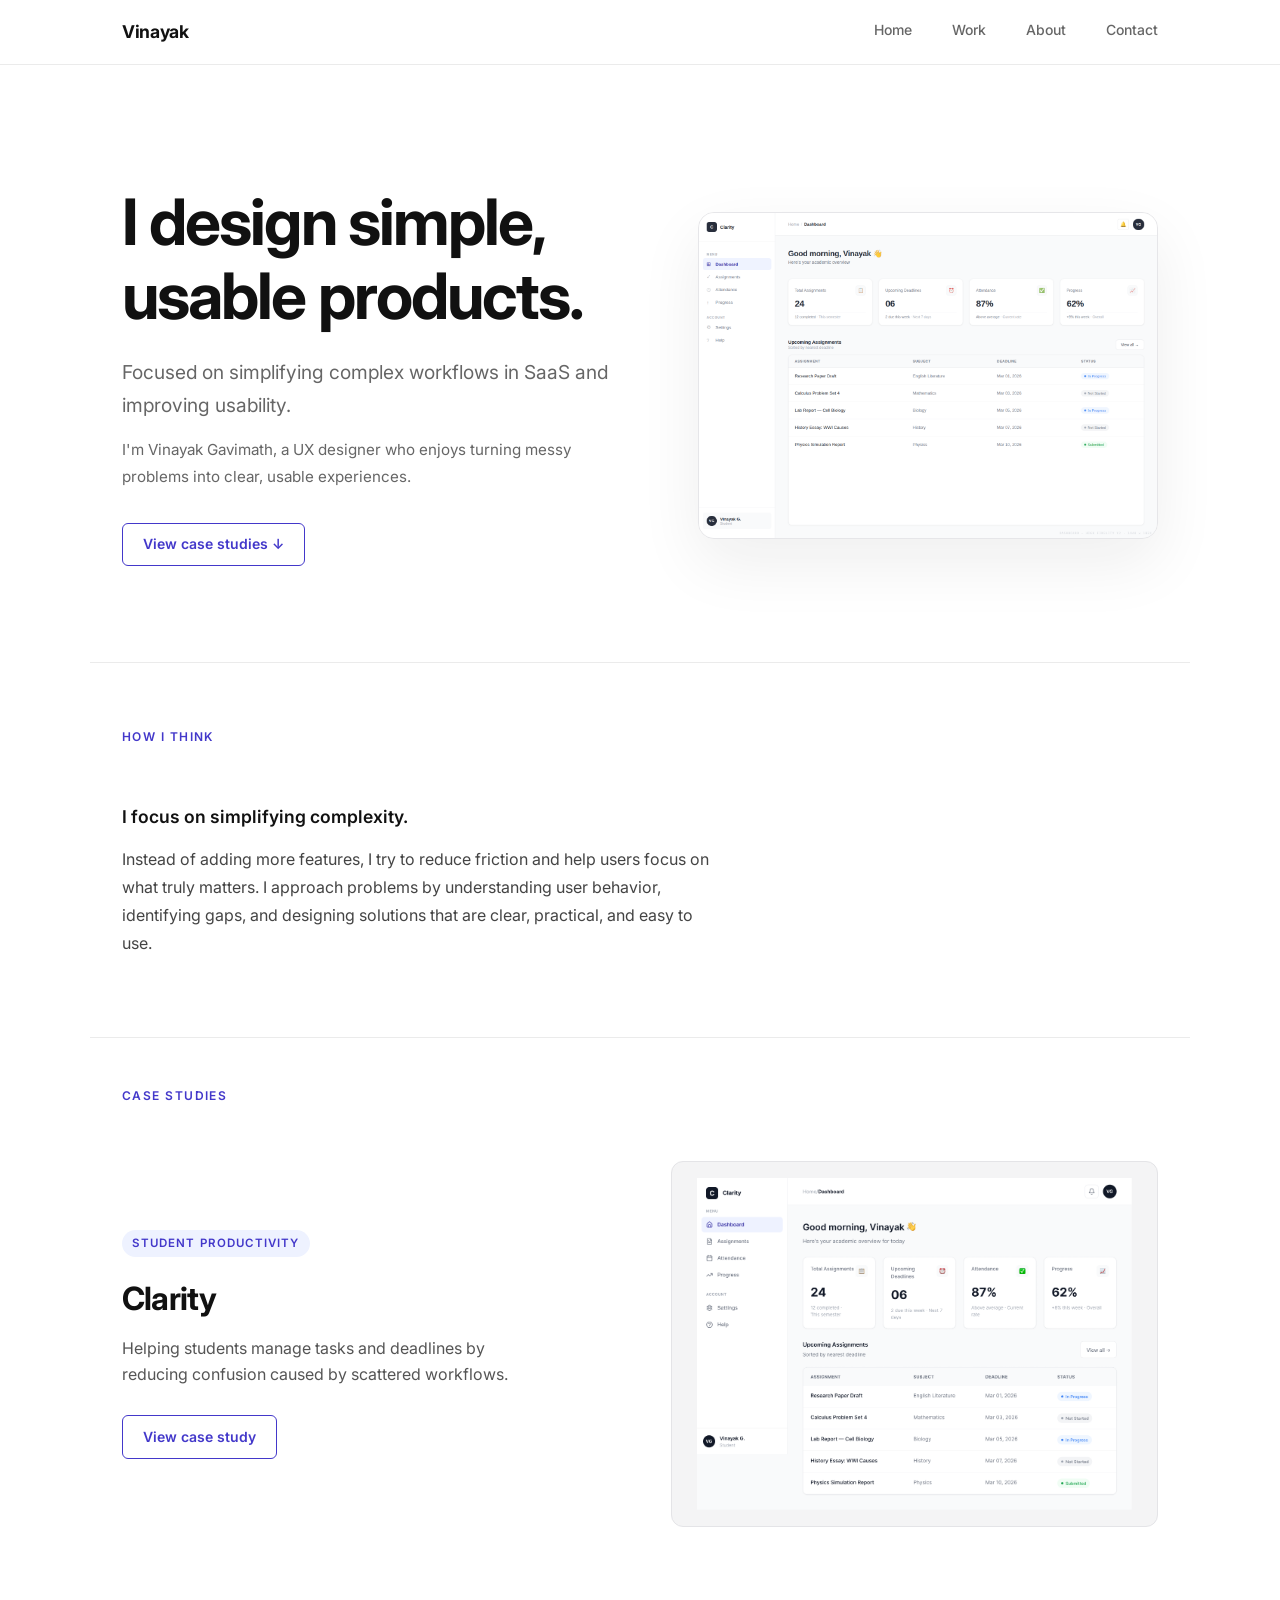
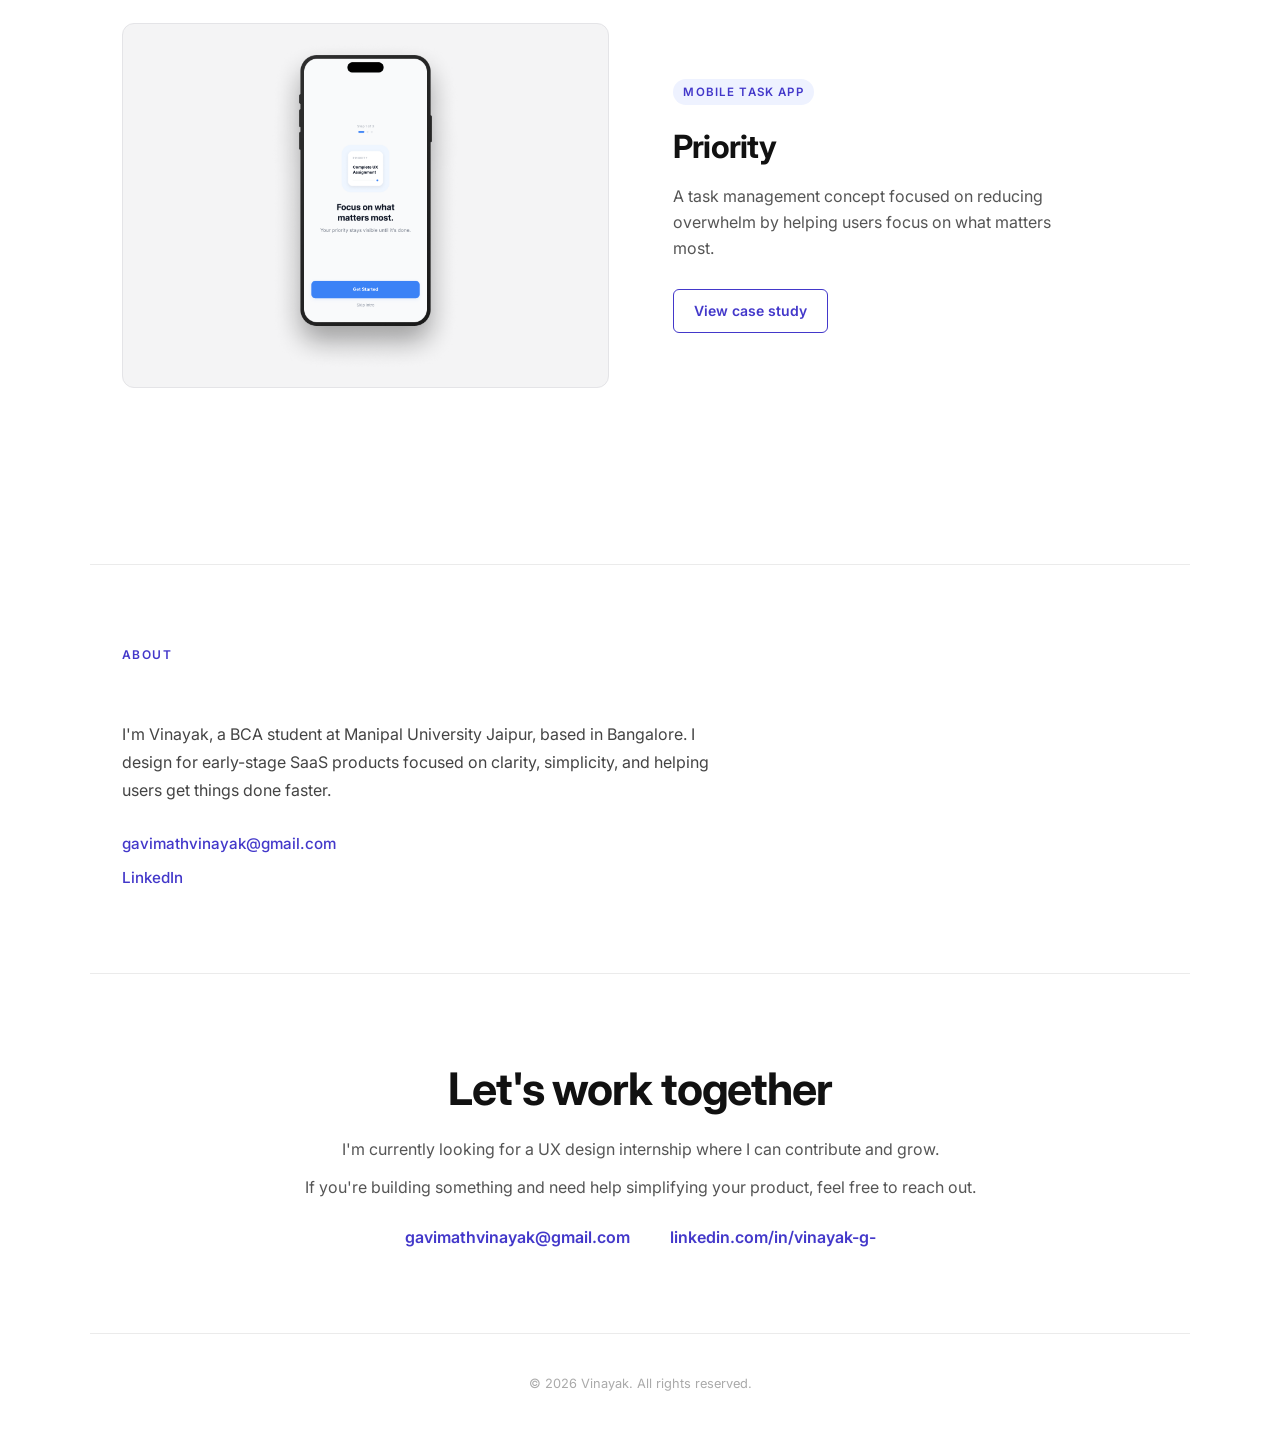
==== index.html @ 8b07fffb "Redesign portfolio homepage hero section for minimal, premium aesthetic Agent-Logs-Url: https://gith" ====
<!DOCTYPE html>
<html lang="en">
<head>
  <meta charset="UTF-8" />
  <meta name="viewport" content="width=device-width, initial-scale=1.0" />
  <title>Vinayak, UX Designer</title>
  <link rel="preconnect" href="https://fonts.googleapis.com" />
  <link rel="preconnect" href="https://fonts.gstatic.com" crossorigin />
  <link href="https://fonts.googleapis.com/css2?family=Inter:wght@400;500;600;700&display=swap" rel="stylesheet" />
  <link rel="stylesheet" href="style.css" />
</head>
<body>

  <!-- NAV -->
  <header class="nav">
    <div class="nav__inner container">
      <a href="#" class="nav__logo">Vinayak</a>
      <button class="nav__burger" aria-label="Toggle menu" aria-expanded="false">
        <span></span><span></span><span></span>
      </button>
      <nav class="nav__links" id="nav-links">
        <a href="#">Home</a>
        <a href="#work">Work</a>
        <a href="#about">About</a>
        <a href="#contact">Contact</a>
      </nav>
    </div>
  </header>

  <main>

    <!-- HERO -->
    <section class="hero container">
      <div class="hero__content">
        <h1 class="hero__headline">I design simple, usable products.</h1>
        <p class="hero__sub">Focused on simplifying complex workflows in SaaS and improving usability.</p>
        <p class="hero__supporting">I'm Vinayak Gavimath, a UX designer who enjoys turning messy problems into clear, usable experiences.</p>
        <a href="#work" class="btn btn--hero">View case studies ↓</a>
      </div>
      <div class="hero__visual" aria-hidden="true">
        <div class="hero__visual-inner">
          <img src="Clarity Dashboard.png" alt="" />
        </div>
      </div>
    </section>

    <!-- HOW I THINK -->
    <section class="how-i-think container" id="how-i-think">
      <h2 class="section-label">How I think</h2>
      <div class="how-i-think__text">
        <p>I focus on simplifying complexity.</p>
        <p>Instead of adding more features, I try to reduce friction and help users focus on what truly matters. I approach problems by understanding user behavior, identifying gaps, and designing solutions that are clear, practical, and easy to use.</p>
      </div>
    </section>

    <!-- CASE STUDIES -->
    <section class="work container" id="work">
      <h2 class="section-label">Case Studies</h2>

      <div class="case-study-row">
        <div class="case-study-text">
          <span class="case-study__tag">Student Productivity</span>
          <h3 class="case-study__title">Clarity</h3>
          <p class="case-study__desc">Helping students manage tasks and deadlines by reducing confusion caused by scattered workflows.</p>
          <a href="clarity.html" class="btn">View case study</a>
        </div>
        <div class="case-study-image case-study__image" aria-label="Clarity mockup placeholder">
          <img src="Clarity - Academic Productivity SaaS for Students.png" alt="Clarity mockup" />
        </div>
      </div>

      <div class="case-study-row reverse">
        <div class="case-study-text">
          <span class="case-study__tag">Mobile Task App</span>
          <h3 class="case-study__title">Priority</h3>
          <p class="case-study__desc">A task management concept focused on reducing overwhelm by helping users focus on what matters most.</p>
          <a href="priority.html" class="btn">View case study</a>
        </div>
        <div class="case-study-image case-study__image" aria-label="Priority mockup placeholder">
          <img src="Priority Productivity Mobile App (Onboarding Screen).png" alt="Priority mockup" />
        </div>
      </div>
    </section>

    <!-- ABOUT -->
    <section class="about container" id="about">
      <h2 class="section-label">About</h2>
      <div class="about__text">
        <p>I'm Vinayak, a BCA student at Manipal University Jaipur, based in Bangalore. I design for early-stage SaaS products focused on clarity, simplicity, and helping users get things done faster.</p>
        <div class="about__contact">
          <a href="mailto:gavimathvinayak@gmail.com" class="about__contact-link">gavimathvinayak@gmail.com</a>
          <a href="https://linkedin.com/in/vinayak-g-" target="_blank" rel="noopener noreferrer" class="about__contact-link">LinkedIn</a>
        </div>
      </div>
    </section>

    <!-- CONTACT -->
    <section class="contact container" id="contact">
      <h2 class="contact__heading">Let's work together</h2>
      <p class="contact__sub">I'm currently looking for a UX design internship where I can contribute and grow.</p>
      <p class="contact__sub">If you're building something and need help simplifying your product, feel free to reach out.</p>
      <div class="contact__links">
        <a href="mailto:gavimathvinayak@gmail.com" class="contact__link">gavimathvinayak@gmail.com</a>
        <a href="https://linkedin.com/in/vinayak-g-" target="_blank" rel="noopener noreferrer" class="contact__link">linkedin.com/in/vinayak-g-</a>
      </div>
    </section>

  </main>

  <footer class="footer container">
    <p>© 2026 Vinayak. All rights reserved.</p>
  </footer>

  <script src="script.js"></script>
</body>
</html>
---- style.css ----
/* ===========================
   Base & Reset
   =========================== */
*, *::before, *::after {
  box-sizing: border-box;
  margin: 0;
  padding: 0;
}

html {
  scroll-behavior: smooth;
}

body {
  font-family: 'Inter', sans-serif;
  background-color: #ffffff;
  color: #111111;
  font-size: 16px;
  line-height: 1.6;
  -webkit-font-smoothing: antialiased;
}

a {
  color: inherit;
  text-decoration: none;
}

img {
  display: block;
  max-width: 100%;
}

/* ===========================
   Layout helpers
   =========================== */
.container {
  width: 100%;
  max-width: 1100px;
  margin-inline: auto;
  padding-inline: 2rem;
}

/* ===========================
   Navigation
   =========================== */
.nav {
  position: sticky;
  top: 0;
  z-index: 100;
  background: #ffffff;
  border-bottom: 1px solid #ebebeb;
}

.nav__inner {
  display: flex;
  align-items: center;
  justify-content: space-between;
  height: 64px;
}

.nav__logo {
  font-size: 1.1rem;
  font-weight: 700;
  letter-spacing: -0.02em;
  color: #111;
}

.nav__links {
  display: flex;
  gap: 2.5rem;
}

.nav__links a {
  font-size: 0.875rem;
  font-weight: 500;
  color: #666;
  padding-bottom: 2px;
  border-bottom: 1.5px solid transparent;
  transition: color 0.15s, border-color 0.15s;
}

.nav__links a:hover {
  color: #111;
  border-bottom-color: #111;
}

/* Hamburger — hidden on desktop */
.nav__burger {
  display: none;
  flex-direction: column;
  justify-content: center;
  gap: 5px;
  background: none;
  border: none;
  cursor: pointer;
  padding: 4px;
}

.nav__burger span {
  display: block;
  width: 22px;
  height: 2px;
  background: #111;
  border-radius: 2px;
  transition: transform 0.2s, opacity 0.2s;
}

/* ===========================
   Hero
   =========================== */
.hero {
  display: flex;
  align-items: center;
  gap: 4rem;
  padding-top: 7.5rem;
  padding-bottom: 6rem;
}

.hero__content {
  flex: 1;
  max-width: 580px;
}

.hero__headline {
  font-size: clamp(2.75rem, 5vw, 4rem);
  font-weight: 700;
  letter-spacing: -0.03em;
  line-height: 1.15;
  color: #111;
}

.hero__sub {
  margin-top: 1.5rem;
  font-size: clamp(1.05rem, 2vw, 1.2rem);
  font-weight: 400;
  color: #666;
  line-height: 1.7;
}

.hero__supporting {
  margin-top: 1rem;
  font-size: 0.95rem;
  color: #666;
  line-height: 1.75;
  max-width: 520px;
}

/* Hero right-side visual */
.hero__visual {
  flex: 1;
  display: flex;
  align-items: center;
  justify-content: flex-end;
}

.hero__visual-inner {
  width: 100%;
  max-width: 460px;
  border-radius: 16px;
  overflow: hidden;
  background: #f7f7f8;
  border: 1px solid #e4e4e7;
  box-shadow: 0 24px 64px rgba(0, 0, 0, 0.07);
  opacity: 0.9;
}

.hero__visual-inner img {
  width: 100%;
  height: auto;
  display: block;
}

/* "View case studies" hero button */
.btn--hero {
  margin-top: 2rem;
  background: transparent;
  color: #111;
  border: 1.5px solid #111;
  font-size: 0.9rem;
  font-weight: 600;
  padding: 0.625rem 1.25rem;
  border-radius: 6px;
  display: inline-block;
  transition: background 0.15s, color 0.15s;
}

.btn--hero:hover {
  background: #111;
  color: #fff;
}

/* ===========================
   Section label
   =========================== */
.section-label {
  font-size: 0.75rem;
  font-weight: 600;
  letter-spacing: 0.12em;
  text-transform: uppercase;
  color: #4338CA;
  margin-bottom: 3.5rem;
}

/* ===========================
   Case Studies
   =========================== */
.work {
  padding-top: 3rem;
  padding-bottom: 5rem;
  border-top: 1px solid #ebebeb;
}

.case-study {
  display: grid;
  grid-template-columns: 1fr 1fr;
  gap: 3rem;
  align-items: center;
  padding-block: 3.5rem;
  border-bottom: 1px solid #ebebeb;
}

.case-study:first-of-type {
  padding-top: 0;
}

.case-study__tag {
  display: inline-block;
  font-size: 0.72rem;
  font-weight: 600;
  letter-spacing: 0.1em;
  text-transform: uppercase;
  color: #4338CA;
  background: #eef2ff;
  padding: 0.25rem 0.65rem;
  border-radius: 999px;
  margin-bottom: 1rem;
}

.case-study__title {
  font-size: 2rem;
  font-weight: 700;
  letter-spacing: -0.025em;
  color: #111;
  margin-bottom: 0.75rem;
}

.case-study__desc {
  font-size: 1rem;
  color: #555;
  margin-bottom: 1.75rem;
  max-width: 400px;
}

/* "View case study" button */
.btn {
  display: inline-block;
  font-size: 0.875rem;
  font-weight: 600;
  color: #4338CA;
  border: 1.5px solid #4338CA;
  padding: 0.6rem 1.25rem;
  border-radius: 6px;
  transition: background 0.15s, color 0.15s;
}

.btn:hover {
  background: #4338CA;
  color: #fff;
}

/* Row layout for case studies */
.case-study-row {
  display: flex;
  gap: 4rem;
  align-items: center;
  margin-bottom: 6rem;
}

.case-study-row.reverse {
  flex-direction: row-reverse;
}

.case-study-text {
  flex: 1;
}

.case-study-image {
  flex: 1;
}

/* Mockup / image placeholder */
.case-study__image {
  width: 100%;
  aspect-ratio: 4 / 3;
  background: #f4f4f5;
  border-radius: 12px;
  border: 1px solid #e4e4e7;
  overflow: hidden;
}

.case-study--reverse .case-study__image {
  order: -1;
}

.case-study__image img {
  width: 100%;
  height: 100%;
  object-fit: contain;
  object-position: center;
  border-radius: 12px;
  padding: 1rem;
}

/* ===========================
   How I Think
   =========================== */
.how-i-think {
  padding-top: 4rem;
  padding-bottom: 4rem;
  border-top: 1px solid #ebebeb;
}

.how-i-think__text {
  max-width: 600px;
}

.how-i-think__text p {
  font-size: 1rem;
  color: #444;
  line-height: 1.75;
  margin-bottom: 1rem;
}

.how-i-think__text p:first-child {
  font-size: 1.1rem;
  font-weight: 600;
  color: #111;
  margin-bottom: 0.75rem;
}

/* ===========================
   About
   =========================== */
.about {
  padding-top: 5rem;
  padding-bottom: 5rem;
  border-top: 1px solid #ebebeb;
}

.about__text {
  max-width: 600px;
}

.about__text p {
  font-size: 1rem;
  color: #444;
  line-height: 1.75;
  margin-bottom: 1.75rem;
}

.about__contact {
  display: flex;
  flex-direction: column;
  gap: 0.5rem;
}

.about__contact-link {
  font-size: 0.95rem;
  font-weight: 500;
  color: #4338CA;
  border-bottom: 1.5px solid transparent;
  padding-bottom: 1px;
  transition: border-color 0.15s;
  width: fit-content;
}

.about__contact-link:hover {
  border-color: #4338CA;
}

/* ===========================
   Contact
   =========================== */
.contact {
  padding-top: 5rem;
  padding-bottom: 5rem;
  border-top: 1px solid #ebebeb;
  text-align: center;
}

.contact__heading {
  font-size: clamp(1.8rem, 4vw, 2.8rem);
  font-weight: 700;
  letter-spacing: -0.025em;
  margin-bottom: 0.75rem;
}

.contact__sub {
  font-size: 1rem;
  color: #555;
  margin-bottom: 0.75rem;
}

.contact__links {
  margin-top: 1.5rem;
  display: flex;
  justify-content: center;
  gap: 2.5rem;
  flex-wrap: wrap;
}

.contact__link {
  font-size: 1rem;
  font-weight: 600;
  color: #4338CA;
  border-bottom: 1.5px solid transparent;
  padding-bottom: 2px;
  transition: border-color 0.15s;
}

.contact__link:hover {
  border-color: #4338CA;
}

/* ===========================
   Footer
   =========================== */
.footer {
  padding-block: 2.5rem;
  border-top: 1px solid #ebebeb;
  text-align: center;
}

.footer p {
  font-size: 0.8rem;
  color: #aaa;
}

/* ===========================
   Mobile Responsive
   =========================== */
@media (max-width: 768px) {
  /* Nav */
  .nav__burger {
    display: flex;
  }

  .nav__links {
    display: none;
    flex-direction: column;
    gap: 0;
    position: absolute;
    top: 64px;
    left: 0;
    right: 0;
    background: #fff;
    border-bottom: 1px solid #ebebeb;
    padding: 0.5rem 0 1rem;
  }

  .nav__links.is-open {
    display: flex;
  }

  .nav__links a {
    padding: 0.75rem 2rem;
    font-size: 1rem;
  }

  /* Hero */
  .hero {
    flex-direction: column;
    gap: 2.5rem;
    padding-top: 3.5rem;
    padding-bottom: 3rem;
  }

  .hero__content {
    max-width: 100%;
  }

  .hero__visual {
    width: 100%;
    justify-content: flex-start;
  }

  .hero__visual-inner {
    max-width: 100%;
  }

  /* Case study row */
  .case-study-row,
  .case-study-row.reverse {
    flex-direction: column;
    gap: 1.75rem;
    margin-bottom: 3rem;
  }

  .case-study-image {
    order: -1;
  }

  /* Case study (legacy grid) */
  .case-study {
    grid-template-columns: 1fr;
    gap: 1.75rem;
    padding-block: 2.5rem;
  }

  .case-study__image {
    order: -1;
  }

  /* About */
  .about__text {
    max-width: 100%;
  }

  /* Contact */
  .contact__links {
    flex-direction: column;
    align-items: center;
    gap: 1rem;
  }
}

@media (max-width: 480px) {
  .container {
    padding-inline: 1.25rem;
  }

  .hero {
    padding-top: 2.5rem;
    padding-bottom: 2.5rem;
  }

  .case-study__title {
    font-size: 1.6rem;
  }
}
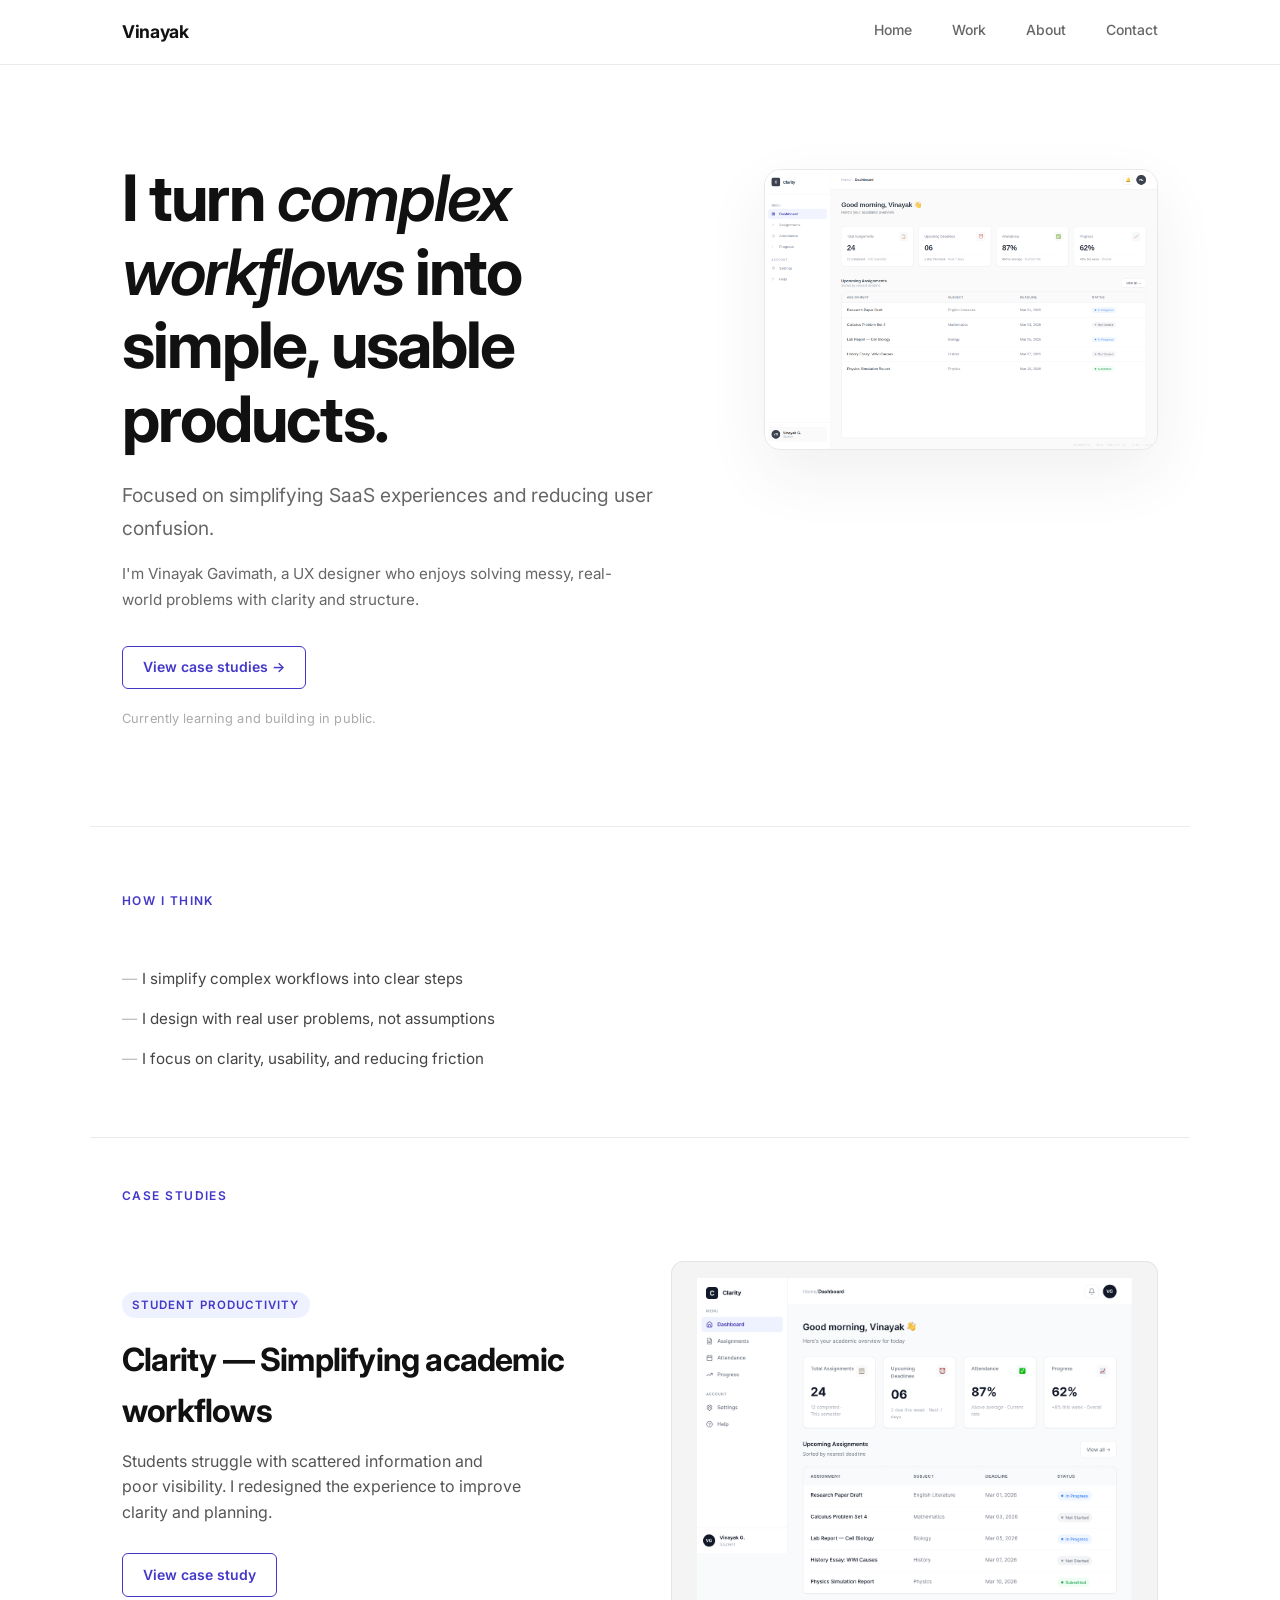
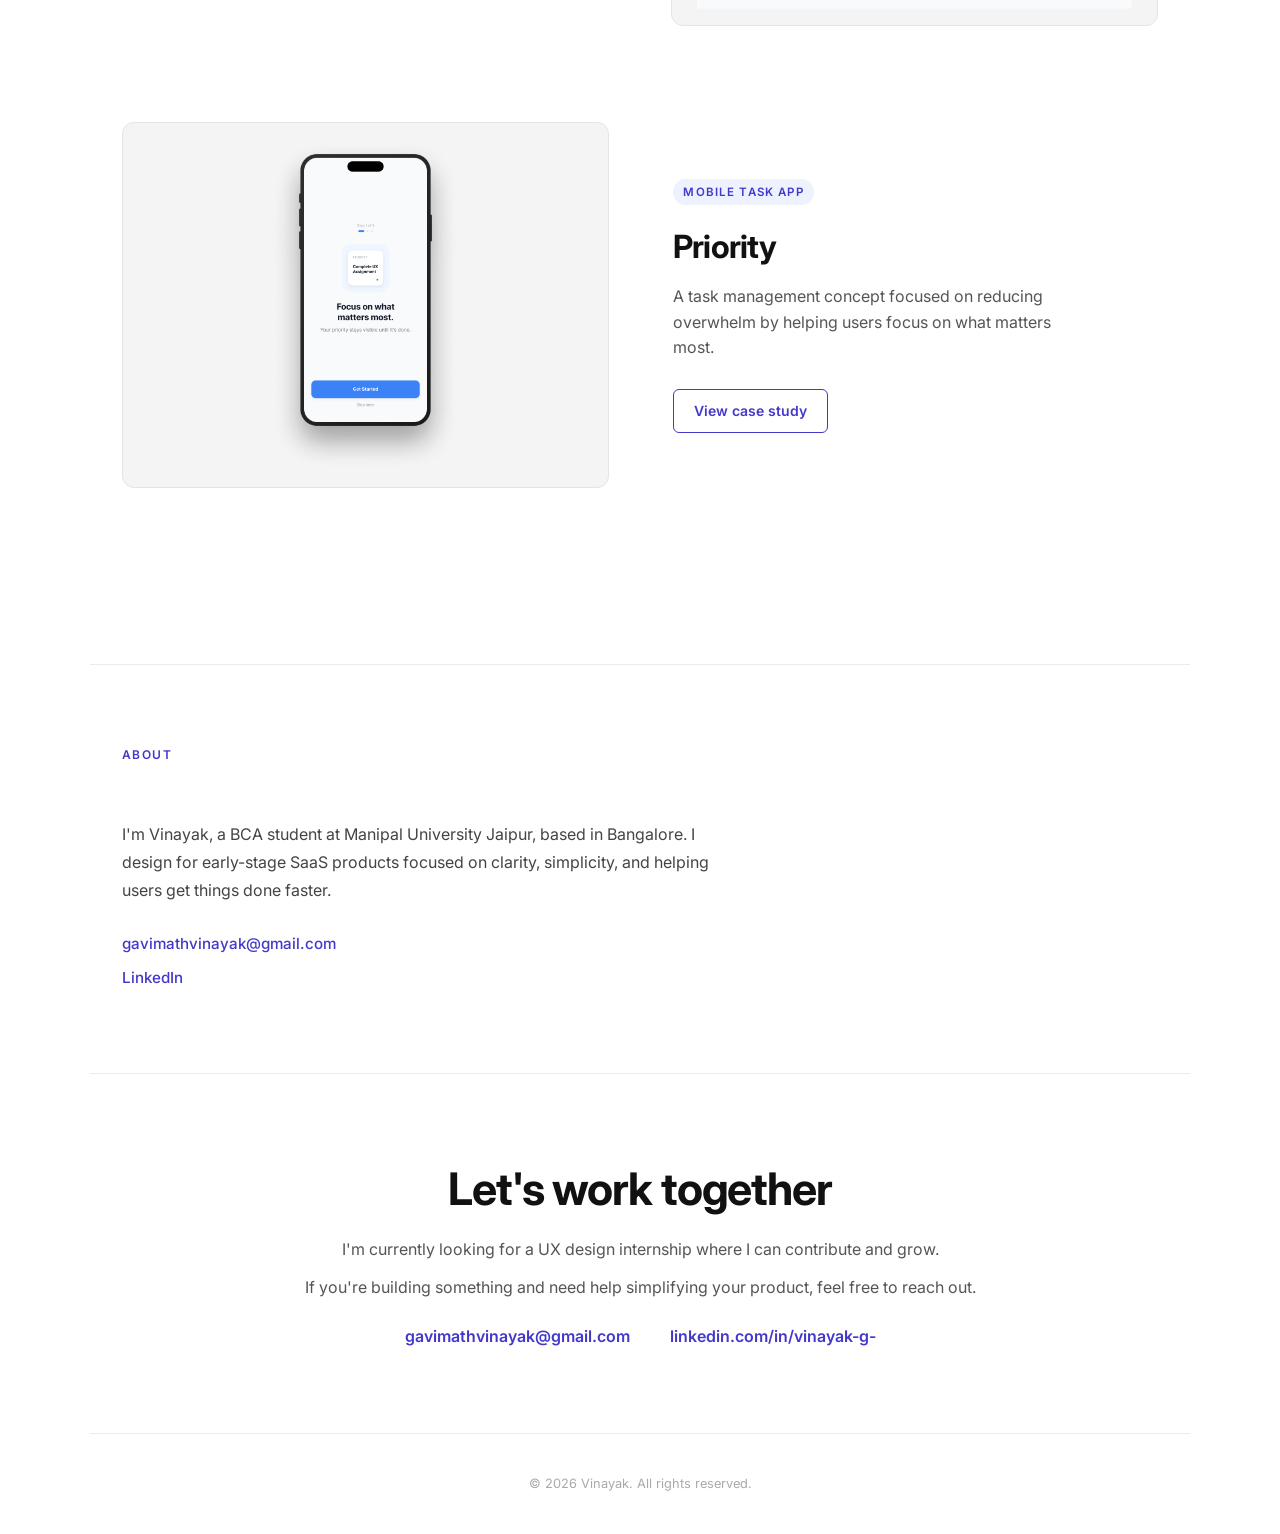
==== commit 45a69bef: "Redesign homepage for opinionated, human product designer feel Agent-Logs-Url: https://github.com/Vi" ====
--- a/index.html
+++ b/index.html
@@ -32,14 +32,15 @@
     <!-- HERO -->
     <section class="hero container">
       <div class="hero__content">
-        <h1 class="hero__headline">I design simple, usable products.</h1>
-        <p class="hero__sub">Focused on simplifying complex workflows in SaaS and improving usability.</p>
-        <p class="hero__supporting">I'm Vinayak Gavimath, a UX designer who enjoys turning messy problems into clear, usable experiences.</p>
-        <a href="#work" class="btn btn--hero">View case studies ↓</a>
+        <h1 class="hero__headline">I turn <em>complex workflows</em> into simple, usable products.</h1>
+        <p class="hero__sub">Focused on simplifying SaaS experiences and reducing user confusion.</p>
+        <p class="hero__supporting">I'm Vinayak Gavimath, a UX designer who enjoys solving messy, real-world problems with clarity and structure.</p>
+        <a href="#work" class="btn btn--hero">View case studies →</a>
+        <p class="hero__note">Currently learning and building in public.</p>
       </div>
       <div class="hero__visual" aria-hidden="true">
         <div class="hero__visual-inner">
-          <img src="Clarity Dashboard.png" alt="" />
+          <img src="Clarity Dashboard.png" alt="" role="presentation" />
         </div>
       </div>
     </section>
@@ -47,10 +48,11 @@
     <!-- HOW I THINK -->
     <section class="how-i-think container" id="how-i-think">
       <h2 class="section-label">How I think</h2>
-      <div class="how-i-think__text">
-        <p>I focus on simplifying complexity.</p>
-        <p>Instead of adding more features, I try to reduce friction and help users focus on what truly matters. I approach problems by understanding user behavior, identifying gaps, and designing solutions that are clear, practical, and easy to use.</p>
-      </div>
+      <ul class="how-i-think__list">
+        <li>I simplify complex workflows into clear steps</li>
+        <li>I design with real user problems, not assumptions</li>
+        <li>I focus on clarity, usability, and reducing friction</li>
+      </ul>
     </section>
 
     <!-- CASE STUDIES -->
@@ -60,8 +62,8 @@
       <div class="case-study-row">
         <div class="case-study-text">
           <span class="case-study__tag">Student Productivity</span>
-          <h3 class="case-study__title">Clarity</h3>
-          <p class="case-study__desc">Helping students manage tasks and deadlines by reducing confusion caused by scattered workflows.</p>
+          <h3 class="case-study__title">Clarity — Simplifying academic workflows</h3>
+          <p class="case-study__desc">Students struggle with scattered information and poor visibility. I redesigned the experience to improve clarity and planning.</p>
           <a href="clarity.html" class="btn">View case study</a>
         </div>
         <div class="case-study-image case-study__image" aria-label="Clarity mockup placeholder">
--- a/style.css
+++ b/style.css
@@ -110,15 +110,15 @@
    =========================== */
 .hero {
   display: flex;
-  align-items: center;
-  gap: 4rem;
-  padding-top: 7.5rem;
+  align-items: flex-start;
+  gap: 3rem;
+  padding-top: 6rem;
   padding-bottom: 6rem;
 }
 
 .hero__content {
   flex: 1;
-  max-width: 580px;
+  min-width: 0;
 }
 
 .hero__headline {
@@ -129,6 +129,11 @@
   color: #111;
 }
 
+.hero__headline em {
+  font-style: italic;
+  font-weight: 600;
+}
+
 .hero__sub {
   margin-top: 1.5rem;
   font-size: clamp(1.05rem, 2vw, 1.2rem);
@@ -142,26 +147,39 @@
   font-size: 0.95rem;
   color: #666;
   line-height: 1.75;
-  max-width: 520px;
+  max-width: 500px;
+}
+
+.hero__note {
+  margin-top: 1.25rem;
+  font-size: 0.8rem;
+  color: #aaa;
+  letter-spacing: 0.01em;
 }
 
 /* Hero right-side visual */
 .hero__visual {
-  flex: 1;
-  display: flex;
-  align-items: center;
+  flex: 0 0 38%;
+  max-width: 38%;
+  display: flex;
+  align-items: flex-start;
   justify-content: flex-end;
+  padding-top: 0.5rem;
 }
 
 .hero__visual-inner {
   width: 100%;
-  max-width: 460px;
   border-radius: 16px;
   overflow: hidden;
   background: #f7f7f8;
   border: 1px solid #e4e4e7;
   box-shadow: 0 24px 64px rgba(0, 0, 0, 0.07);
-  opacity: 0.9;
+  opacity: 0.82;
+  transition: opacity 0.3s;
+}
+
+.hero__visual-inner:hover {
+  opacity: 1;
 }
 
 .hero__visual-inner img {
@@ -320,22 +338,28 @@
   border-top: 1px solid #ebebeb;
 }
 
-.how-i-think__text {
-  max-width: 600px;
-}
-
-.how-i-think__text p {
-  font-size: 1rem;
+.how-i-think__list {
+  list-style: none;
+  max-width: 560px;
+  display: flex;
+  flex-direction: column;
+  gap: 0.85rem;
+}
+
+.how-i-think__list li {
+  font-size: 0.95rem;
   color: #444;
   line-height: 1.75;
-  margin-bottom: 1rem;
-}
-
-.how-i-think__text p:first-child {
-  font-size: 1.1rem;
-  font-weight: 600;
-  color: #111;
-  margin-bottom: 0.75rem;
+  padding-left: 1.25rem;
+  position: relative;
+}
+
+.how-i-think__list li::before {
+  content: "—";
+  position: absolute;
+  left: 0;
+  color: #bbb;
+  font-weight: 400;
 }
 
 /* ===========================
@@ -476,16 +500,21 @@
   }
 
   .hero__content {
+    flex: none;
     max-width: 100%;
+    width: 100%;
   }
 
   .hero__visual {
+    flex: none;
+    max-width: 100%;
     width: 100%;
     justify-content: flex-start;
   }
 
   .hero__visual-inner {
-    max-width: 100%;
+    filter: none;
+    opacity: 0.88;
   }
 
   /* Case study row */
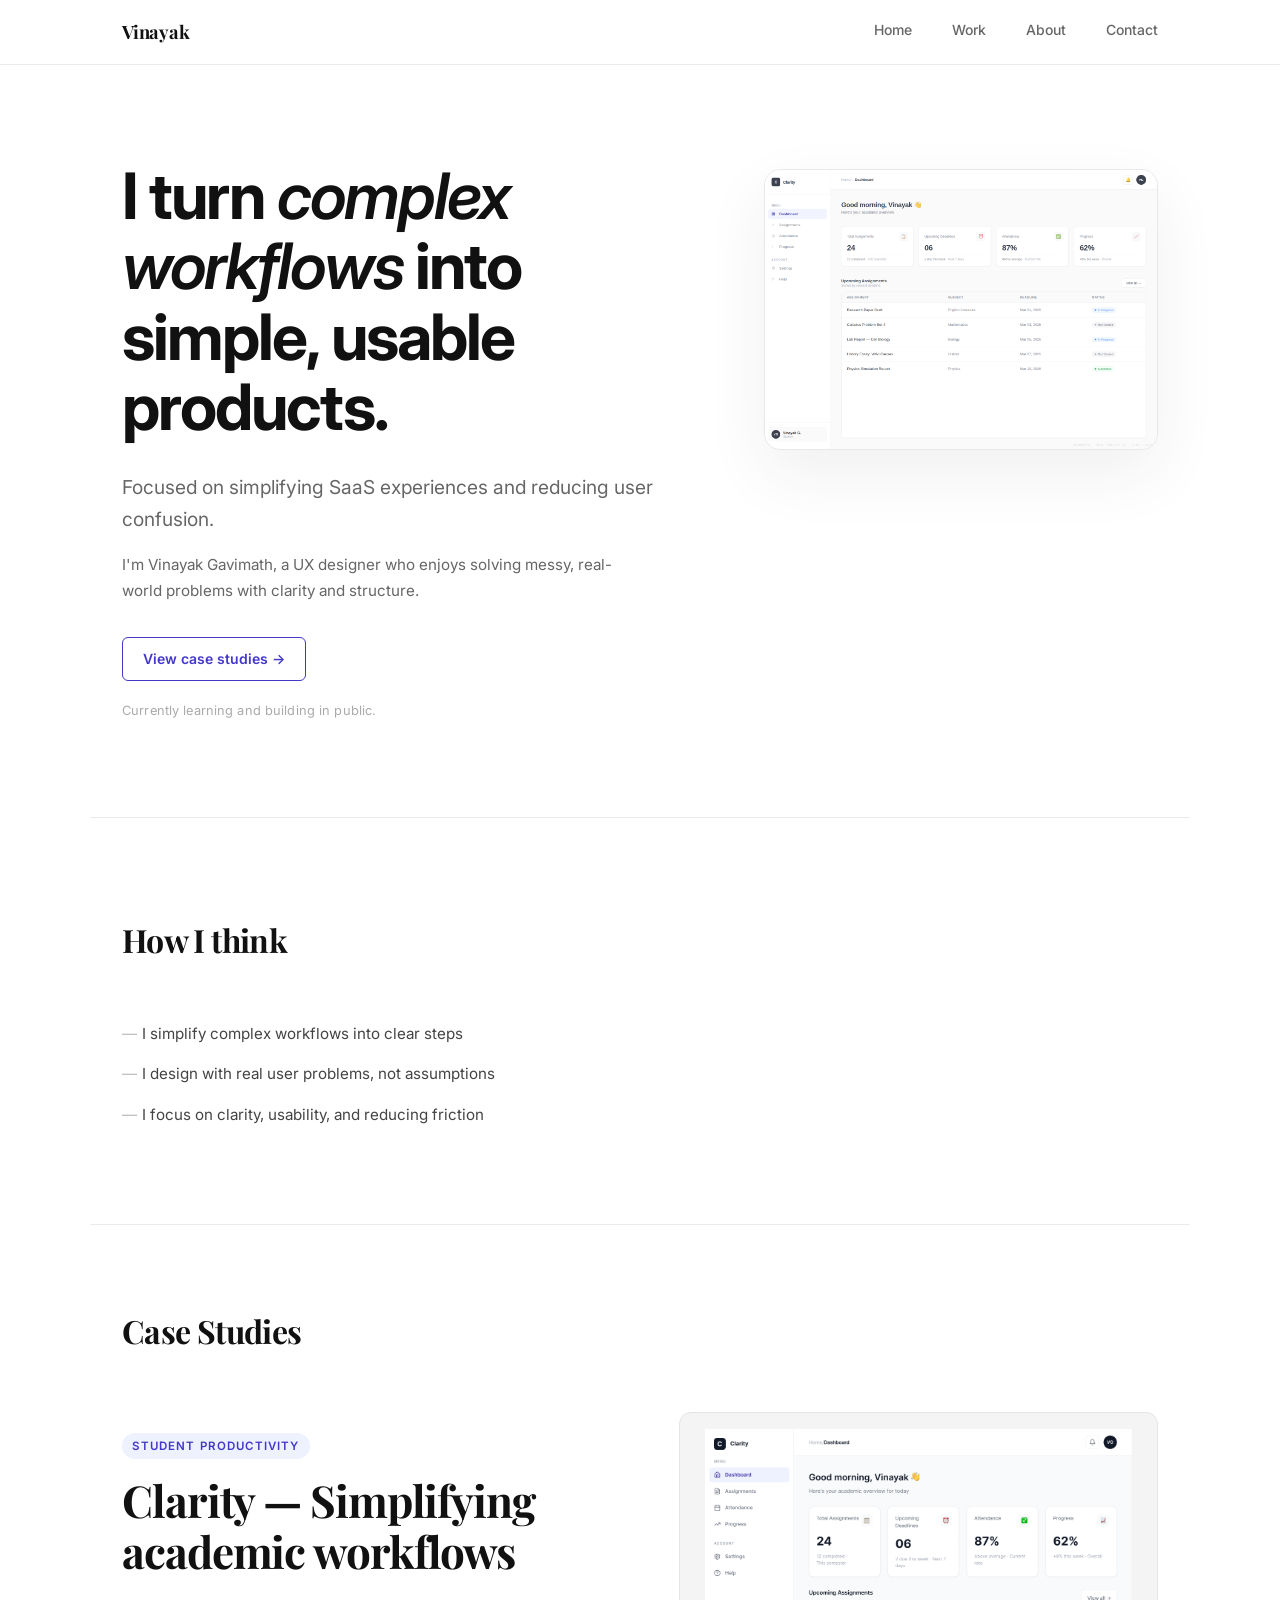
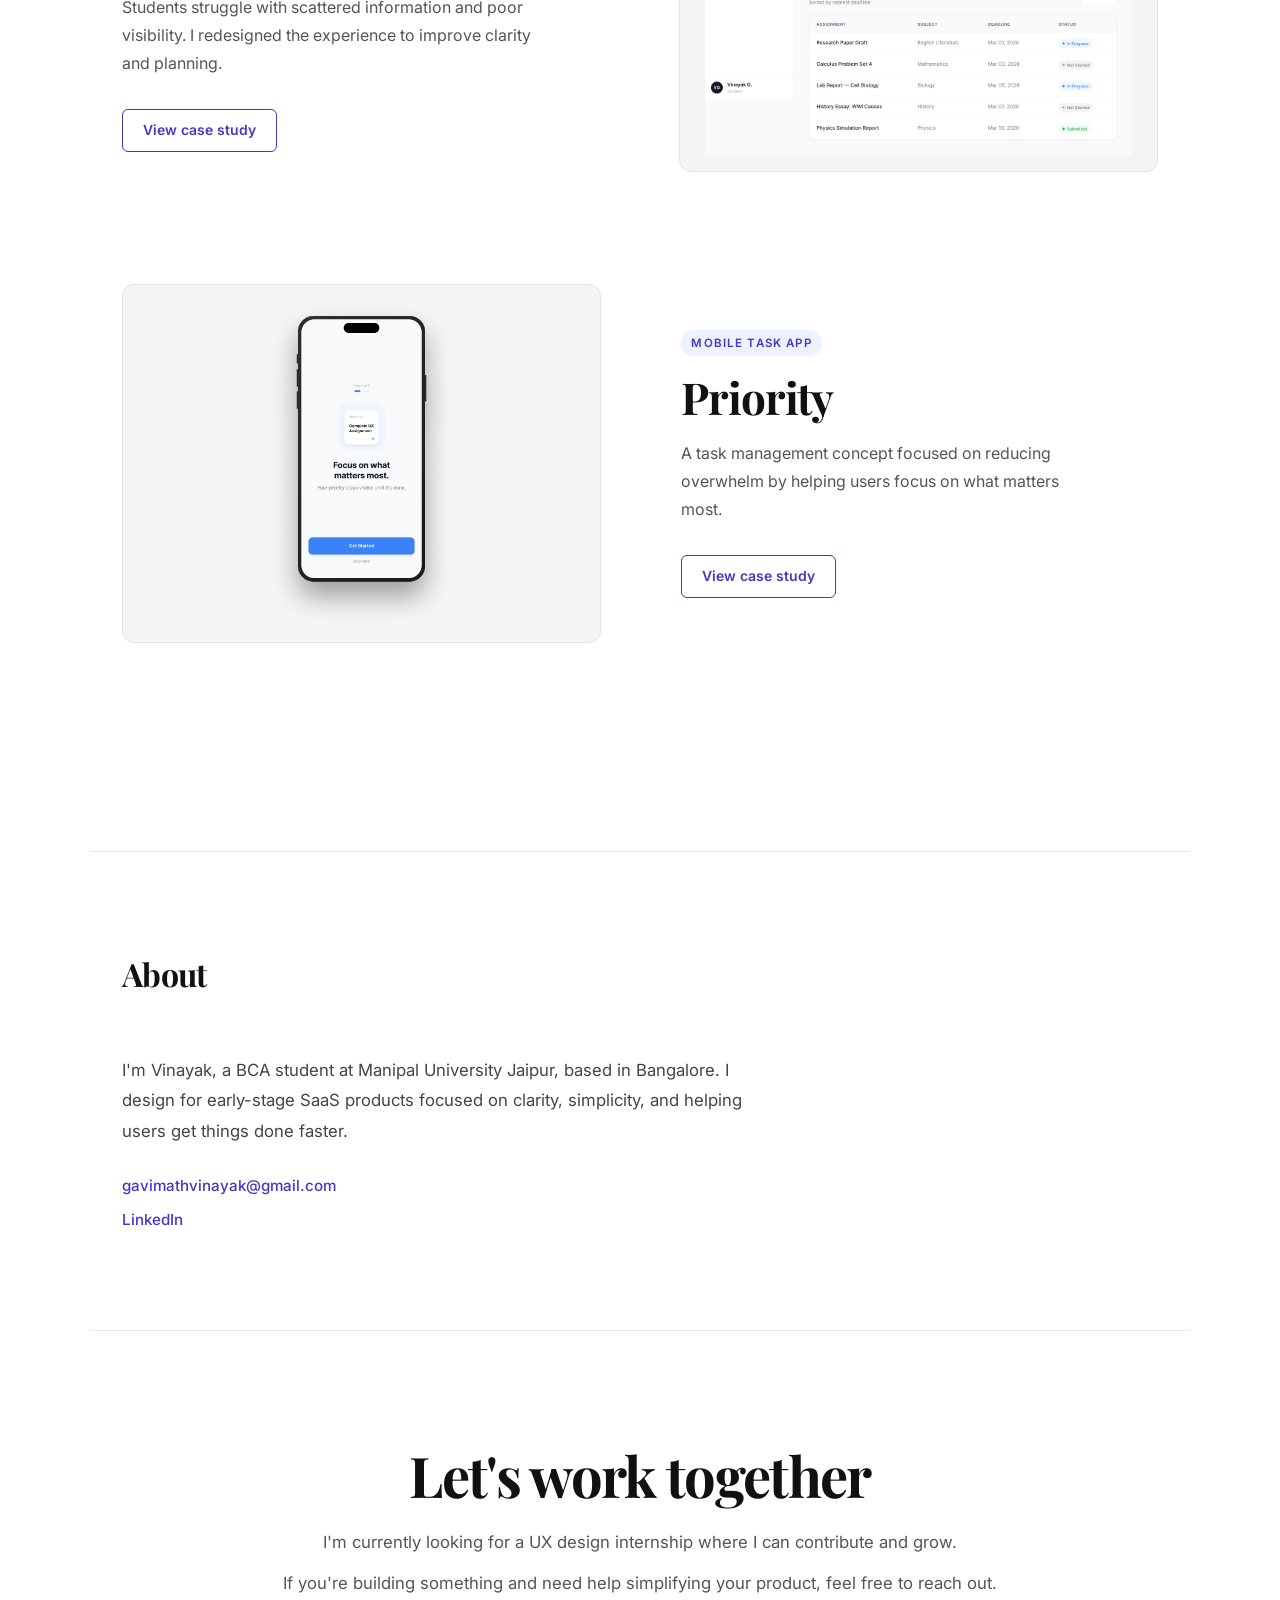
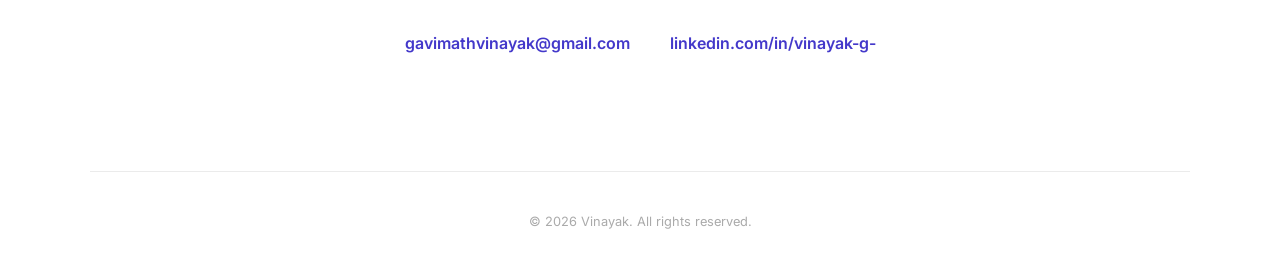
==== commit 84f36708: "Merge branch 'main' into copilot/refine-portfolio-design" ====
--- a/index.html
+++ b/index.html
@@ -6,7 +6,7 @@
   <title>Vinayak, UX Designer</title>
   <link rel="preconnect" href="https://fonts.googleapis.com" />
   <link rel="preconnect" href="https://fonts.gstatic.com" crossorigin />
-  <link href="https://fonts.googleapis.com/css2?family=Inter:wght@400;500;600;700&display=swap" rel="stylesheet" />
+  <link href="https://fonts.googleapis.com/css2?family=Playfair+Display:wght@700;800&family=Inter:wght@400;500;600;700&display=swap" rel="stylesheet" />
   <link rel="stylesheet" href="style.css" />
 </head>
 <body>
--- a/style.css
+++ b/style.css
@@ -59,9 +59,10 @@
 }
 
 .nav__logo {
-  font-size: 1.1rem;
+  font-family: 'Playfair Display', Georgia, serif;
+  font-size: 1.15rem;
   font-weight: 700;
-  letter-spacing: -0.02em;
+  letter-spacing: -0.01em;
   color: #111;
 }
 
@@ -125,8 +126,9 @@
   font-size: clamp(2.75rem, 5vw, 4rem);
   font-weight: 700;
   letter-spacing: -0.03em;
-  line-height: 1.15;
+  line-height: 1.1;
   color: #111;
+  margin-bottom: 1.75rem;
 }
 
 .hero__headline em {
@@ -211,11 +213,11 @@
    Section label
    =========================== */
 .section-label {
-  font-size: 0.75rem;
-  font-weight: 600;
-  letter-spacing: 0.12em;
-  text-transform: uppercase;
-  color: #4338CA;
+  font-family: 'Playfair Display', Georgia, serif;
+  font-size: clamp(1.5rem, 3vw, 2rem);
+  font-weight: 700;
+  letter-spacing: -0.02em;
+  color: #111;
   margin-bottom: 3.5rem;
 }
 
@@ -223,8 +225,8 @@
    Case Studies
    =========================== */
 .work {
-  padding-top: 3rem;
-  padding-bottom: 5rem;
+  padding-top: 5rem;
+  padding-bottom: 6rem;
   border-top: 1px solid #ebebeb;
 }
 
@@ -255,18 +257,21 @@
 }
 
 .case-study__title {
-  font-size: 2rem;
+  font-family: 'Playfair Display', Georgia, serif;
+  font-size: clamp(2rem, 3.5vw, 2.75rem);
   font-weight: 700;
   letter-spacing: -0.025em;
   color: #111;
-  margin-bottom: 0.75rem;
+  margin-bottom: 1rem;
+  line-height: 1.15;
 }
 
 .case-study__desc {
   font-size: 1rem;
   color: #555;
-  margin-bottom: 1.75rem;
-  max-width: 400px;
+  line-height: 1.75;
+  margin-bottom: 2rem;
+  max-width: 420px;
 }
 
 /* "View case study" button */
@@ -289,9 +294,9 @@
 /* Row layout for case studies */
 .case-study-row {
   display: flex;
-  gap: 4rem;
+  gap: 5rem;
   align-items: center;
-  margin-bottom: 6rem;
+  margin-bottom: 7rem;
 }
 
 .case-study-row.reverse {
@@ -333,8 +338,8 @@
    How I Think
    =========================== */
 .how-i-think {
-  padding-top: 4rem;
-  padding-bottom: 4rem;
+  padding-top: 6rem;
+  padding-bottom: 6rem;
   border-top: 1px solid #ebebeb;
 }
 
@@ -366,19 +371,19 @@
    About
    =========================== */
 .about {
-  padding-top: 5rem;
-  padding-bottom: 5rem;
+  padding-top: 6rem;
+  padding-bottom: 6rem;
   border-top: 1px solid #ebebeb;
 }
 
 .about__text {
-  max-width: 600px;
+  max-width: 640px;
 }
 
 .about__text p {
-  font-size: 1rem;
+  font-size: 1.05rem;
   color: #444;
-  line-height: 1.75;
+  line-height: 1.8;
   margin-bottom: 1.75rem;
 }
 
@@ -406,27 +411,30 @@
    Contact
    =========================== */
 .contact {
-  padding-top: 5rem;
-  padding-bottom: 5rem;
+  padding-top: 7rem;
+  padding-bottom: 7rem;
   border-top: 1px solid #ebebeb;
   text-align: center;
 }
 
 .contact__heading {
-  font-size: clamp(1.8rem, 4vw, 2.8rem);
+  font-family: 'Playfair Display', Georgia, serif;
+  font-size: clamp(2.25rem, 4.5vw, 3.5rem);
   font-weight: 700;
-  letter-spacing: -0.025em;
+  letter-spacing: -0.03em;
+  line-height: 1.15;
+  margin-bottom: 1.25rem;
+}
+
+.contact__sub {
+  font-size: 1.05rem;
+  color: #555;
+  line-height: 1.75;
   margin-bottom: 0.75rem;
 }
 
-.contact__sub {
-  font-size: 1rem;
-  color: #555;
-  margin-bottom: 0.75rem;
-}
-
 .contact__links {
-  margin-top: 1.5rem;
+  margin-top: 2rem;
   display: flex;
   justify-content: center;
   gap: 2.5rem;
@@ -521,8 +529,8 @@
   .case-study-row,
   .case-study-row.reverse {
     flex-direction: column;
-    gap: 1.75rem;
-    margin-bottom: 3rem;
+    gap: 2rem;
+    margin-bottom: 4rem;
   }
 
   .case-study-image {
@@ -540,12 +548,28 @@
     order: -1;
   }
 
+  /* How I Think */
+  .how-i-think {
+    padding-top: 4rem;
+    padding-bottom: 4rem;
+  }
+
   /* About */
+  .about {
+    padding-top: 4rem;
+    padding-bottom: 4rem;
+  }
+
   .about__text {
     max-width: 100%;
   }
 
   /* Contact */
+  .contact {
+    padding-top: 5rem;
+    padding-bottom: 5rem;
+  }
+
   .contact__links {
     flex-direction: column;
     align-items: center;
@@ -564,6 +588,6 @@
   }
 
   .case-study__title {
-    font-size: 1.6rem;
-  }
-}
+    font-size: 1.8rem;
+  }
+}
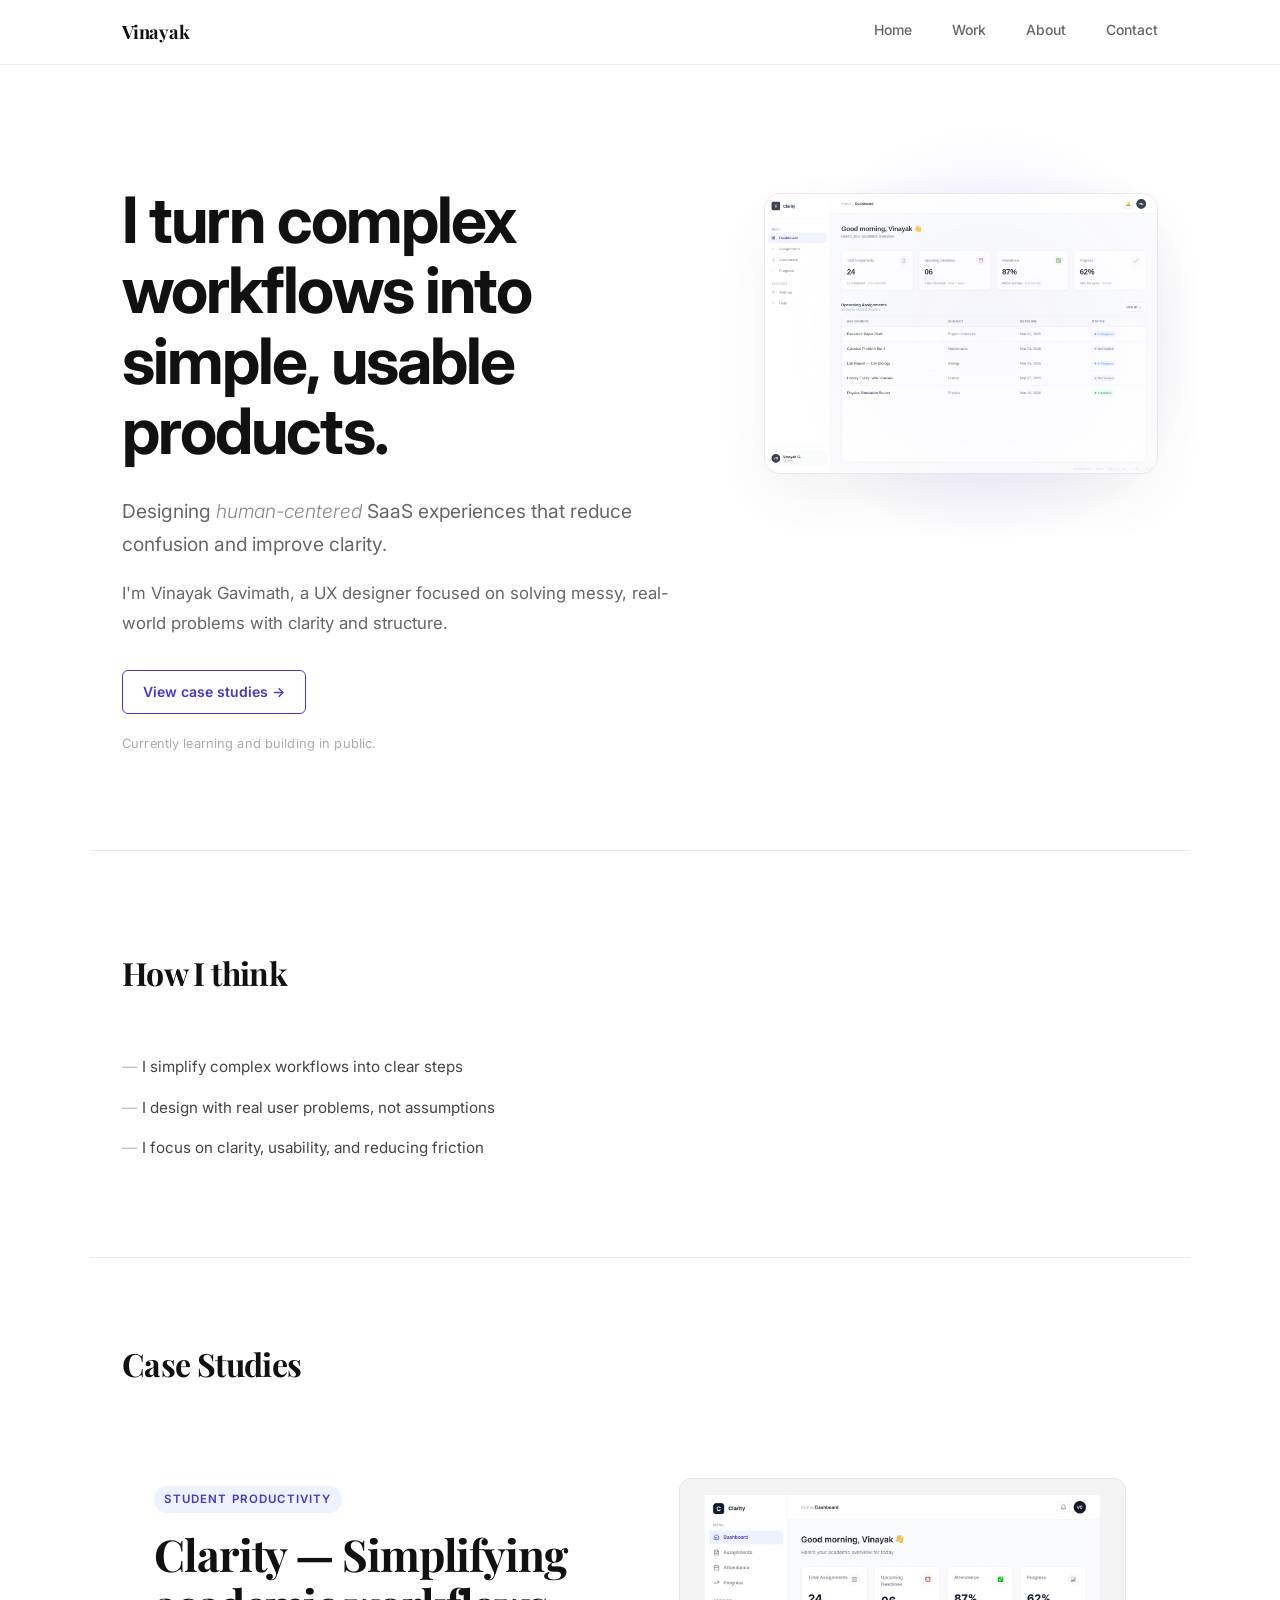
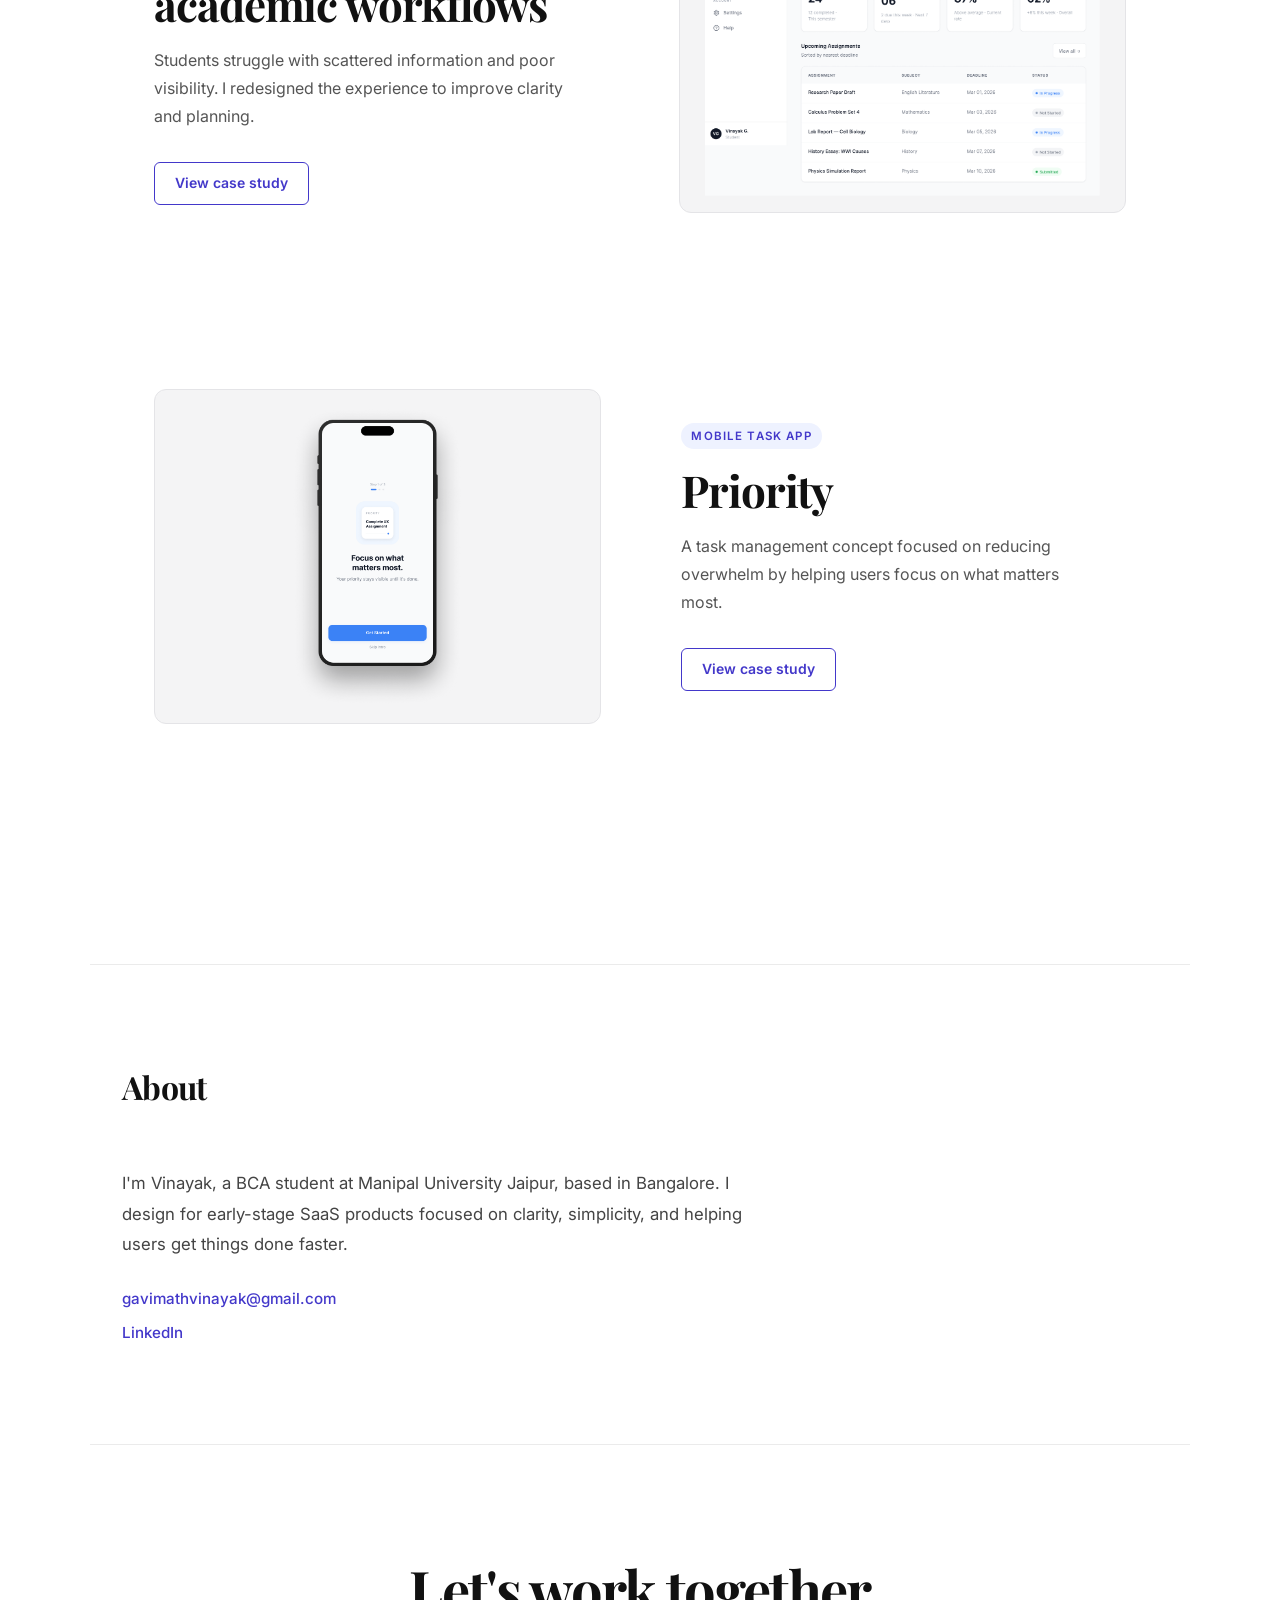
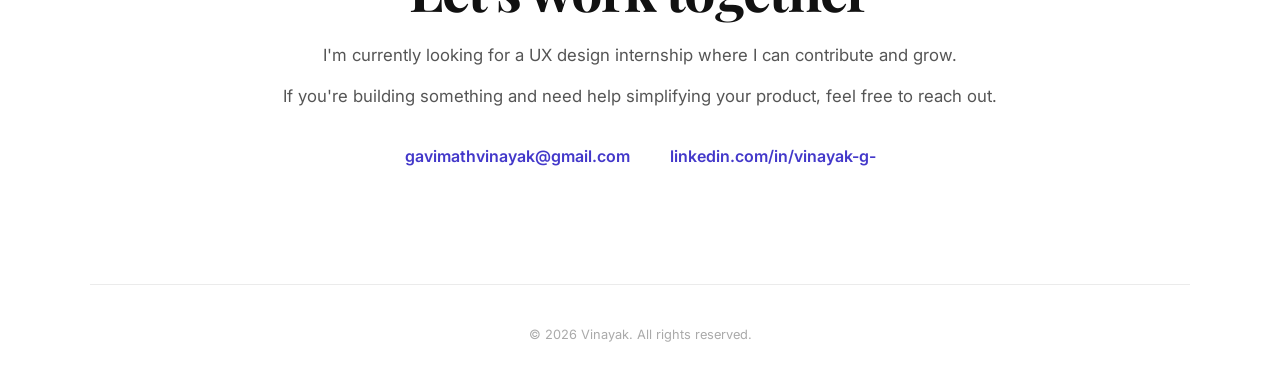
==== commit 4af7265d: "Update portfolio homepage: premium hero, staggered animations, card hover effects Agent-Logs-Url: ht" ====
--- a/index.html
+++ b/index.html
@@ -32,9 +32,9 @@
     <!-- HERO -->
     <section class="hero container">
       <div class="hero__content">
-        <h1 class="hero__headline">I turn <em>complex workflows</em> into simple, usable products.</h1>
-        <p class="hero__sub">Focused on simplifying SaaS experiences and reducing user confusion.</p>
-        <p class="hero__supporting">I'm Vinayak Gavimath, a UX designer who enjoys solving messy, real-world problems with clarity and structure.</p>
+        <h1 class="hero__headline">I turn complex workflows into simple, usable products.</h1>
+        <p class="hero__sub">Designing <em>human-centered</em> SaaS experiences that reduce confusion and improve clarity.</p>
+        <p class="hero__supporting">I'm Vinayak Gavimath, a UX designer focused on solving messy, real-world problems with clarity and structure.</p>
         <a href="#work" class="btn btn--hero">View case studies →</a>
         <p class="hero__note">Currently learning and building in public.</p>
       </div>
--- a/style.css
+++ b/style.css
@@ -107,14 +107,40 @@
 }
 
 /* ===========================
+   Animations
+   =========================== */
+@keyframes fadeInUp {
+  from {
+    opacity: 0;
+    transform: translateY(20px);
+  }
+  to {
+    opacity: 1;
+    transform: translateY(0);
+  }
+}
+
+.fade-up {
+  opacity: 0;
+  transform: translateY(20px);
+  transition: opacity 0.5s ease, transform 0.5s ease;
+}
+
+.fade-up.is-visible {
+  opacity: 1;
+  transform: translateY(0);
+}
+
+/* ===========================
    Hero
    =========================== */
 .hero {
   display: flex;
   align-items: flex-start;
   gap: 3rem;
-  padding-top: 6rem;
+  padding-top: 7.5rem;
   padding-bottom: 6rem;
+  position: relative;
 }
 
 .hero__content {
@@ -123,17 +149,14 @@
 }
 
 .hero__headline {
-  font-size: clamp(2.75rem, 5vw, 4rem);
+  font-size: clamp(3.5rem, 5vw, 4rem);
   font-weight: 700;
   letter-spacing: -0.03em;
   line-height: 1.1;
   color: #111;
   margin-bottom: 1.75rem;
-}
-
-.hero__headline em {
-  font-style: italic;
-  font-weight: 600;
+  animation: fadeInUp 0.5s ease-out both;
+  animation-delay: 0ms;
 }
 
 .hero__sub {
@@ -141,15 +164,25 @@
   font-size: clamp(1.05rem, 2vw, 1.2rem);
   font-weight: 400;
   color: #666;
-  line-height: 1.7;
+  line-height: 1.75;
+  animation: fadeInUp 0.5s ease-out both;
+  animation-delay: 150ms;
+}
+
+.hero__sub em {
+  font-style: italic;
+  font-weight: 300;
+  color: #888;
 }
 
 .hero__supporting {
   margin-top: 1rem;
-  font-size: 0.95rem;
+  font-size: clamp(1rem, 1.5vw, 1.05rem);
   color: #666;
-  line-height: 1.75;
-  max-width: 500px;
+  line-height: 1.8;
+  max-width: 550px;
+  animation: fadeInUp 0.5s ease-out both;
+  animation-delay: 300ms;
 }
 
 .hero__note {
@@ -157,6 +190,8 @@
   font-size: 0.8rem;
   color: #aaa;
   letter-spacing: 0.01em;
+  animation: fadeInUp 0.5s ease-out both;
+  animation-delay: 500ms;
 }
 
 /* Hero right-side visual */
@@ -167,6 +202,21 @@
   align-items: flex-start;
   justify-content: flex-end;
   padding-top: 0.5rem;
+  position: relative;
+  animation: fadeInUp 0.6s ease-out 0.15s both;
+}
+
+.hero__visual::before {
+  content: '';
+  position: absolute;
+  top: -60px;
+  right: -40px;
+  width: 420px;
+  height: 420px;
+  background: radial-gradient(circle at center, rgba(99, 102, 241, 0.18) 0%, rgba(167, 139, 250, 0.08) 50%, transparent 70%);
+  border-radius: 50%;
+  z-index: 0;
+  pointer-events: none;
 }
 
 .hero__visual-inner {
@@ -178,6 +228,8 @@
   box-shadow: 0 24px 64px rgba(0, 0, 0, 0.07);
   opacity: 0.82;
   transition: opacity 0.3s;
+  position: relative;
+  z-index: 1;
 }
 
 .hero__visual-inner:hover {
@@ -199,14 +251,17 @@
   font-size: 0.9rem;
   font-weight: 600;
   padding: 0.625rem 1.25rem;
-  border-radius: 6px;
+  border-radius: 7px;
   display: inline-block;
-  transition: background 0.15s, color 0.15s;
+  transition: background 0.25s ease, color 0.25s ease, border-color 0.25s ease, box-shadow 0.25s ease;
+  animation: fadeInUp 0.5s ease-out both;
+  animation-delay: 450ms;
 }
 
 .btn--hero:hover {
   background: #111;
   color: #fff;
+  box-shadow: 0 4px 16px rgba(17, 17, 17, 0.15);
 }
 
 /* ===========================
@@ -283,12 +338,13 @@
   border: 1.5px solid #4338CA;
   padding: 0.6rem 1.25rem;
   border-radius: 6px;
-  transition: background 0.15s, color 0.15s;
+  transition: background 0.2s ease, color 0.2s ease, border-color 0.2s ease, box-shadow 0.2s ease;
 }
 
 .btn:hover {
   background: #4338CA;
   color: #fff;
+  box-shadow: 0 4px 16px rgba(67, 56, 202, 0.18);
 }
 
 /* Row layout for case studies */
@@ -297,6 +353,14 @@
   gap: 5rem;
   align-items: center;
   margin-bottom: 7rem;
+  border-radius: 16px;
+  padding: 2rem;
+  transition: transform 0.25s ease, box-shadow 0.25s ease;
+}
+
+.case-study-row:hover {
+  transform: scale(1.03);
+  box-shadow: 0 8px 32px rgba(0, 0, 0, 0.08);
 }
 
 .case-study-row.reverse {
@@ -332,6 +396,11 @@
   object-position: center;
   border-radius: 12px;
   padding: 1rem;
+  transition: transform 0.25s ease;
+}
+
+.case-study-row:hover .case-study__image img {
+  transform: scale(1.05);
 }
 
 /* ===========================
@@ -503,7 +572,7 @@
   .hero {
     flex-direction: column;
     gap: 2.5rem;
-    padding-top: 3.5rem;
+    padding-top: 4rem;
     padding-bottom: 3rem;
   }
 
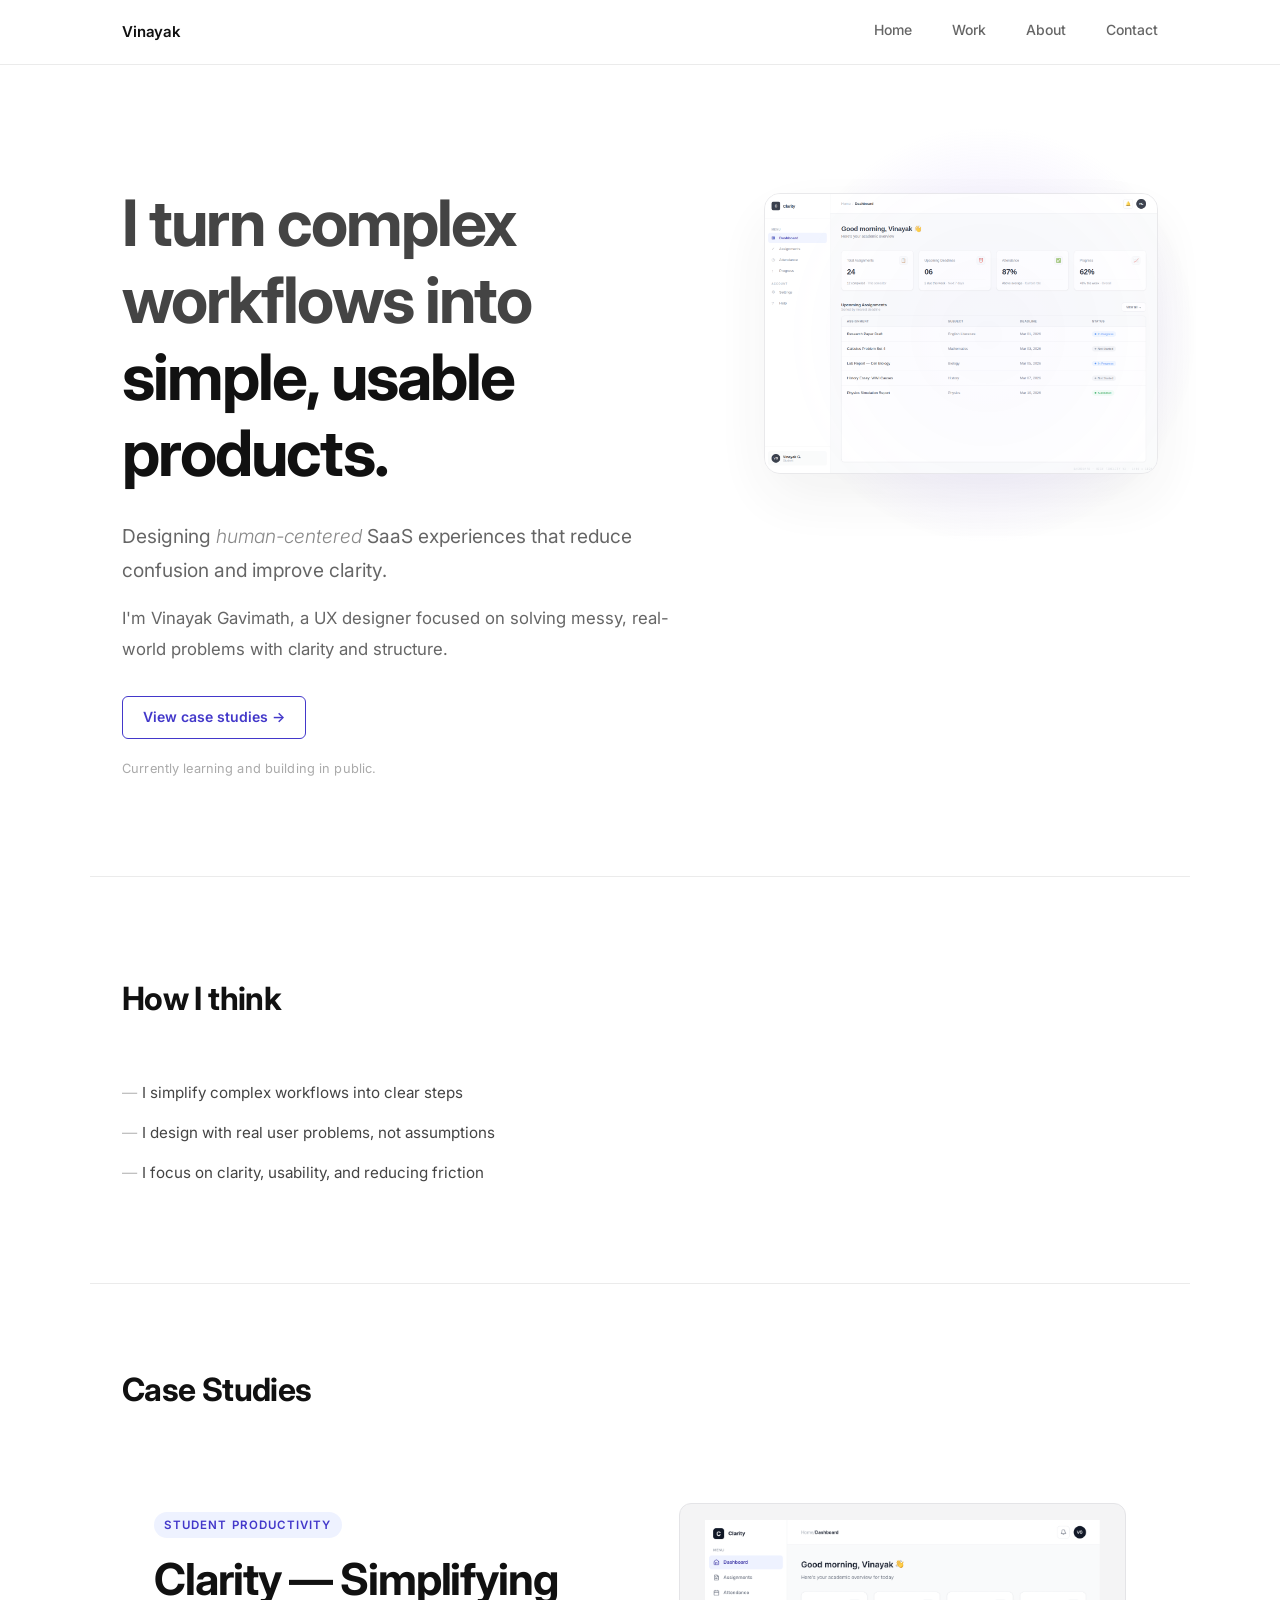
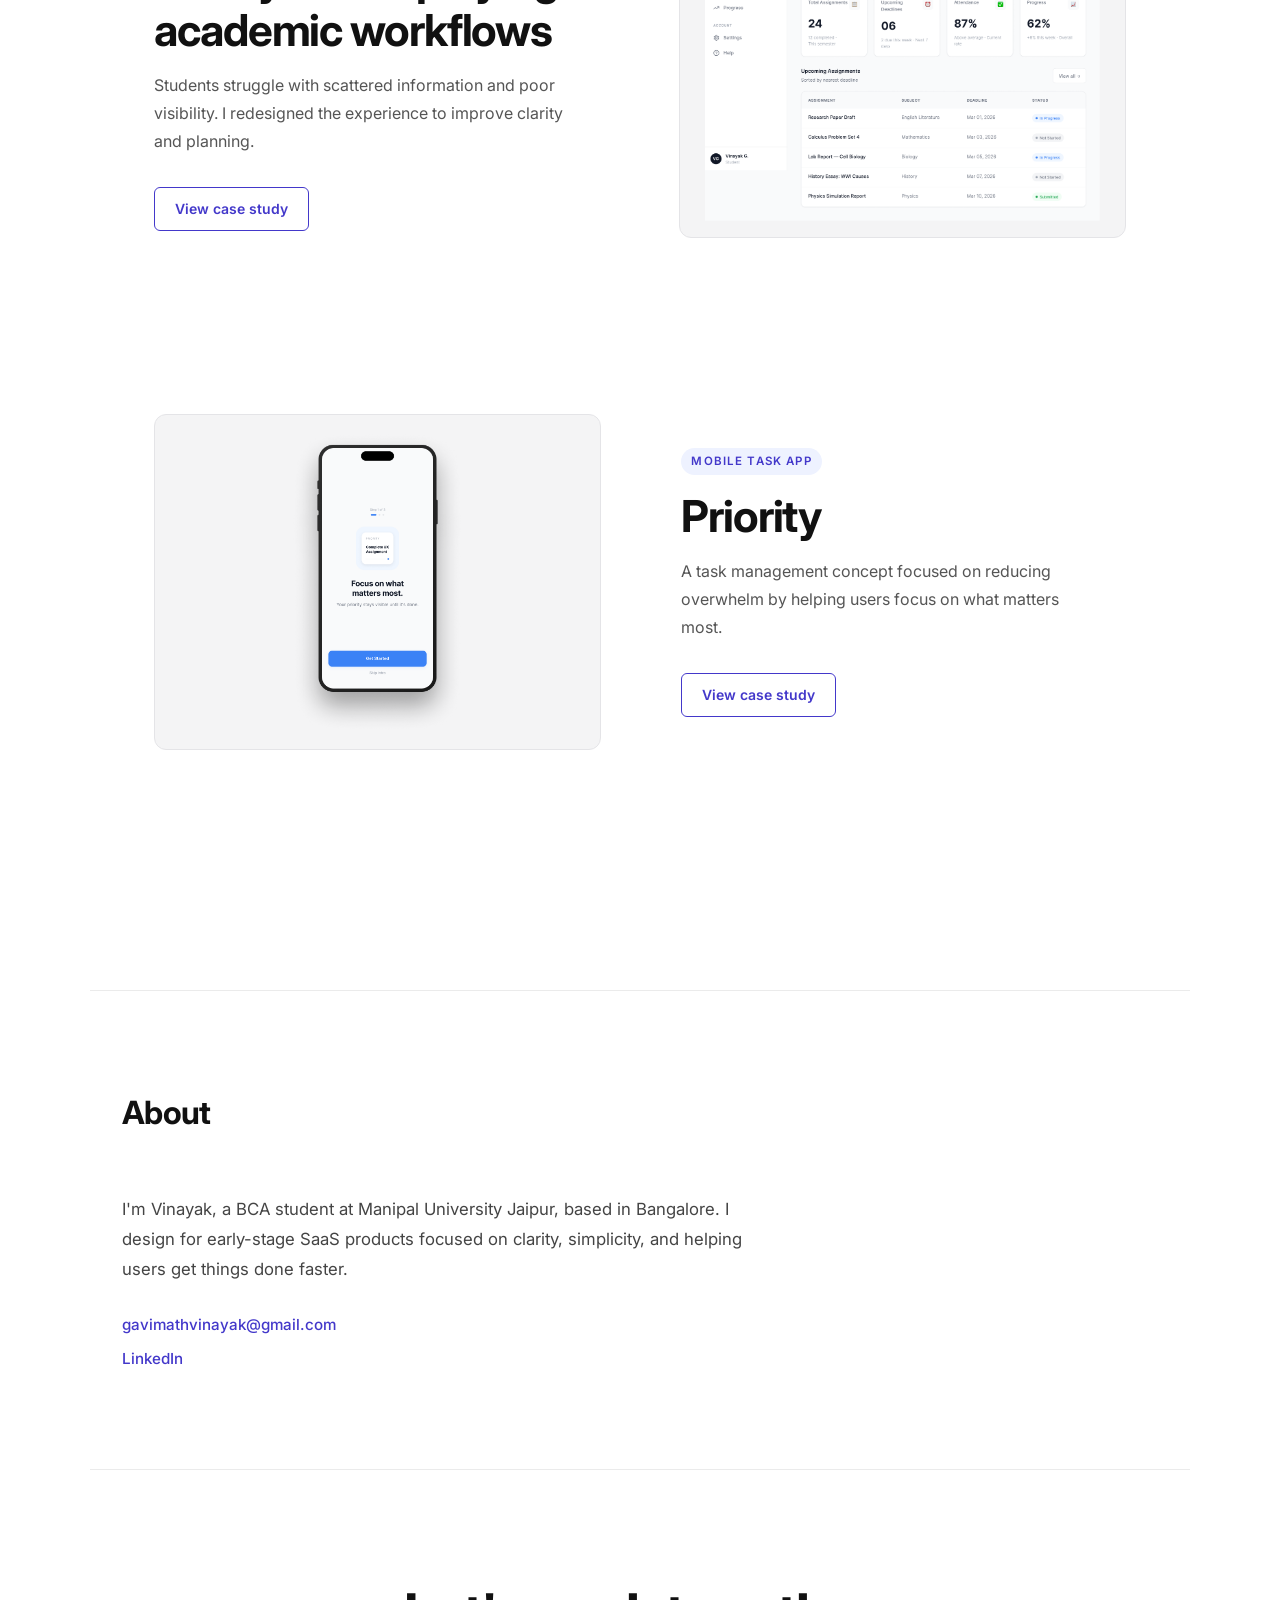
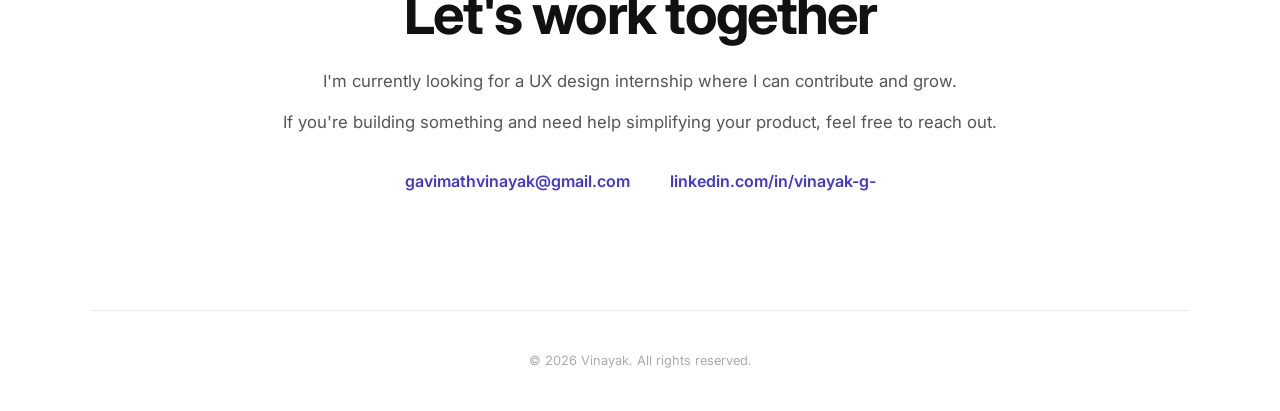
==== commit b727a79e: "Clean up typography: replace Playfair Display with Inter everywhere, polish hero and buttons Agent-L" ====
--- a/index.html
+++ b/index.html
@@ -6,7 +6,7 @@
   <title>Vinayak, UX Designer</title>
   <link rel="preconnect" href="https://fonts.googleapis.com" />
   <link rel="preconnect" href="https://fonts.gstatic.com" crossorigin />
-  <link href="https://fonts.googleapis.com/css2?family=Playfair+Display:wght@700;800&family=Inter:wght@400;500;600;700&display=swap" rel="stylesheet" />
+  <link href="https://fonts.googleapis.com/css2?family=Inter:wght@400;500;600;700&display=swap" rel="stylesheet" />
   <link rel="stylesheet" href="style.css" />
 </head>
 <body>
@@ -32,7 +32,7 @@
     <!-- HERO -->
     <section class="hero container">
       <div class="hero__content">
-        <h1 class="hero__headline">I turn complex workflows into simple, usable products.</h1>
+        <h1 class="hero__headline"><span class="hero__headline-light">I turn complex workflows into</span> <span class="hero__headline-highlight">simple, usable products.</span></h1>
         <p class="hero__sub">Designing <em>human-centered</em> SaaS experiences that reduce confusion and improve clarity.</p>
         <p class="hero__supporting">I'm Vinayak Gavimath, a UX designer focused on solving messy, real-world problems with clarity and structure.</p>
         <a href="#work" class="btn btn--hero">View case studies →</a>
--- a/style.css
+++ b/style.css
@@ -59,9 +59,9 @@
 }
 
 .nav__logo {
-  font-family: 'Playfair Display', Georgia, serif;
-  font-size: 1.15rem;
-  font-weight: 700;
+  font-family: 'Inter', sans-serif;
+  font-size: 0.9375rem;
+  font-weight: 600;
   letter-spacing: -0.01em;
   color: #111;
 }
@@ -152,11 +152,20 @@
   font-size: clamp(3.5rem, 5vw, 4rem);
   font-weight: 700;
   letter-spacing: -0.03em;
-  line-height: 1.1;
+  line-height: 1.2;
   color: #111;
+  max-width: 600px;
   margin-bottom: 1.75rem;
   animation: fadeInUp 0.5s ease-out both;
   animation-delay: 0ms;
+}
+
+.hero__headline-light {
+  color: #444;
+}
+
+.hero__headline-highlight {
+  color: #111;
 }
 
 .hero__sub {
@@ -248,12 +257,13 @@
   background: transparent;
   color: #111;
   border: 1.5px solid #111;
+  font-family: 'Inter', sans-serif;
   font-size: 0.9rem;
   font-weight: 600;
   padding: 0.625rem 1.25rem;
   border-radius: 7px;
   display: inline-block;
-  transition: background 0.25s ease, color 0.25s ease, border-color 0.25s ease, box-shadow 0.25s ease;
+  transition: all 0.25s ease;
   animation: fadeInUp 0.5s ease-out both;
   animation-delay: 450ms;
 }
@@ -262,13 +272,14 @@
   background: #111;
   color: #fff;
   box-shadow: 0 4px 16px rgba(17, 17, 17, 0.15);
+  transform: scale(1.02);
 }
 
 /* ===========================
    Section label
    =========================== */
 .section-label {
-  font-family: 'Playfair Display', Georgia, serif;
+  font-family: 'Inter', sans-serif;
   font-size: clamp(1.5rem, 3vw, 2rem);
   font-weight: 700;
   letter-spacing: -0.02em;
@@ -312,7 +323,7 @@
 }
 
 .case-study__title {
-  font-family: 'Playfair Display', Georgia, serif;
+  font-family: 'Inter', sans-serif;
   font-size: clamp(2rem, 3.5vw, 2.75rem);
   font-weight: 700;
   letter-spacing: -0.025em;
@@ -332,19 +343,21 @@
 /* "View case study" button */
 .btn {
   display: inline-block;
+  font-family: 'Inter', sans-serif;
   font-size: 0.875rem;
   font-weight: 600;
   color: #4338CA;
   border: 1.5px solid #4338CA;
   padding: 0.6rem 1.25rem;
   border-radius: 6px;
-  transition: background 0.2s ease, color 0.2s ease, border-color 0.2s ease, box-shadow 0.2s ease;
+  transition: all 0.25s ease;
 }
 
 .btn:hover {
   background: #4338CA;
   color: #fff;
   box-shadow: 0 4px 16px rgba(67, 56, 202, 0.18);
+  transform: scale(1.02);
 }
 
 /* Row layout for case studies */
@@ -487,7 +500,7 @@
 }
 
 .contact__heading {
-  font-family: 'Playfair Display', Georgia, serif;
+  font-family: 'Inter', sans-serif;
   font-size: clamp(2.25rem, 4.5vw, 3.5rem);
   font-weight: 700;
   letter-spacing: -0.03em;
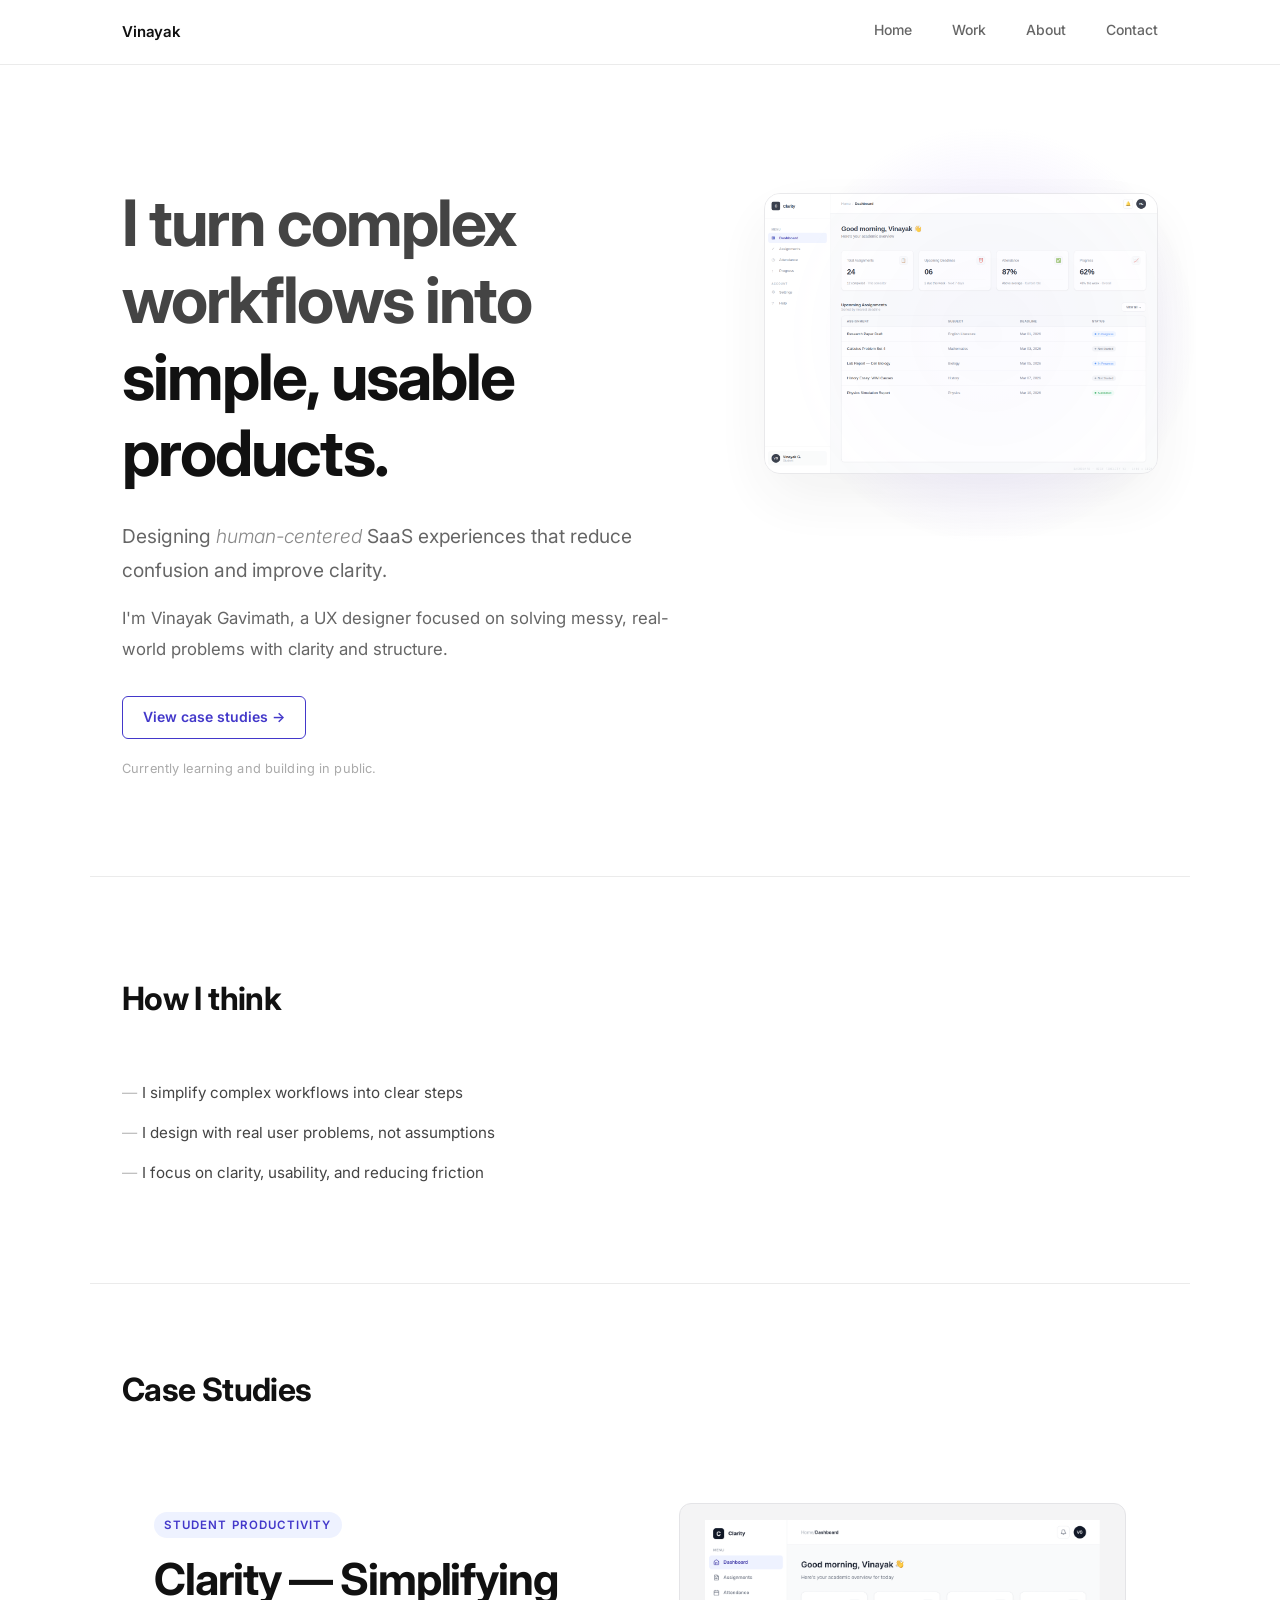
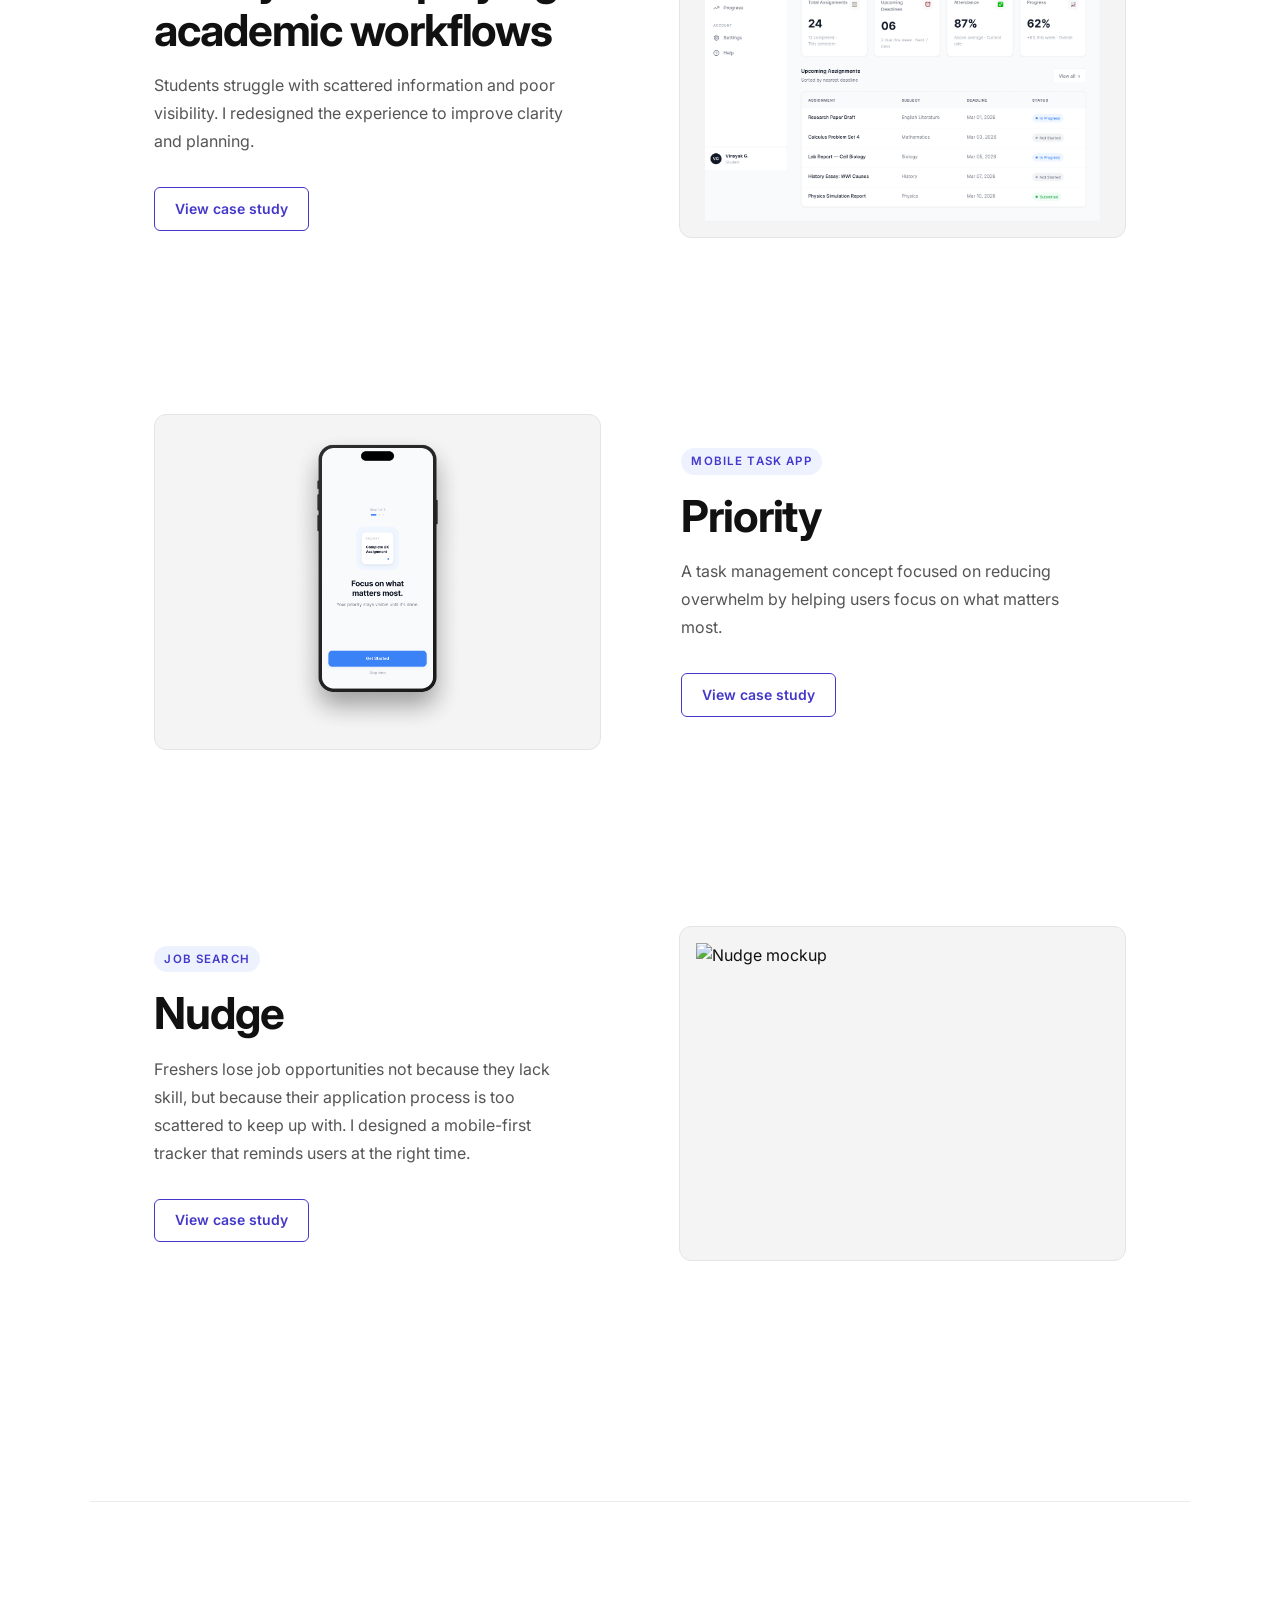
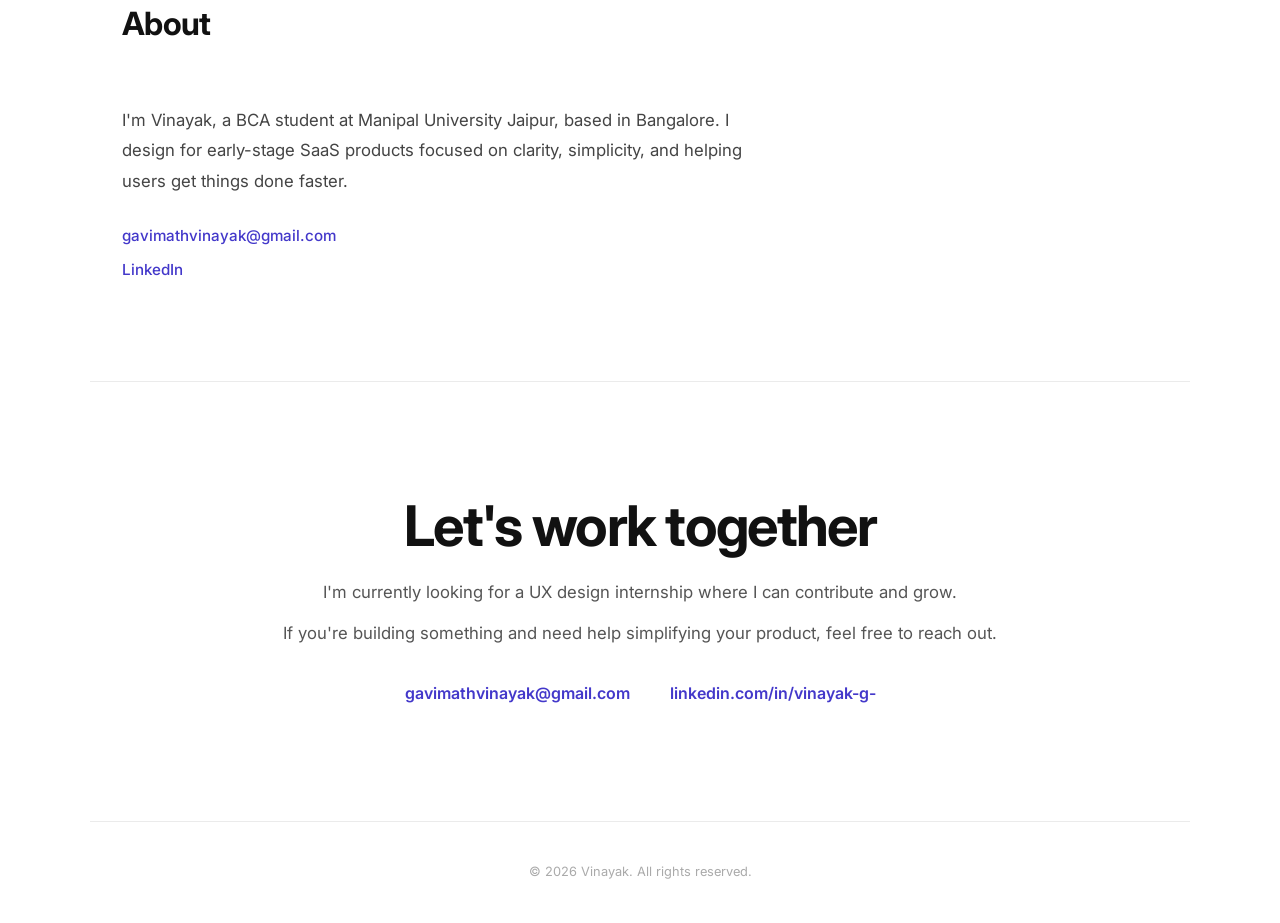
==== commit 3ddde2bf: "Add Nudge project card to Case Studies section Agent-Logs-Url: https://github.com/Vinayakgavimath/vi" ====
--- a/index.html
+++ b/index.html
@@ -82,6 +82,18 @@
           <img src="Priority Productivity Mobile App (Onboarding Screen).png" alt="Priority mockup" />
         </div>
       </div>
+
+      <div class="case-study-row">
+        <div class="case-study-text">
+          <span class="case-study__tag">Job Search</span>
+          <h3 class="case-study__title">Nudge</h3>
+          <p class="case-study__desc">Freshers lose job opportunities not because they lack skill, but because their application process is too scattered to keep up with. I designed a mobile-first tracker that reminds users at the right time.</p>
+          <a href="nudge.html" class="btn">View case study</a>
+        </div>
+        <div class="case-study-image case-study__image" aria-label="Nudge mockup placeholder">
+          <img src="1775537634551_Nudge_Home_Screen.png" alt="Nudge mockup" />
+        </div>
+      </div>
     </section>
 
     <!-- ABOUT -->
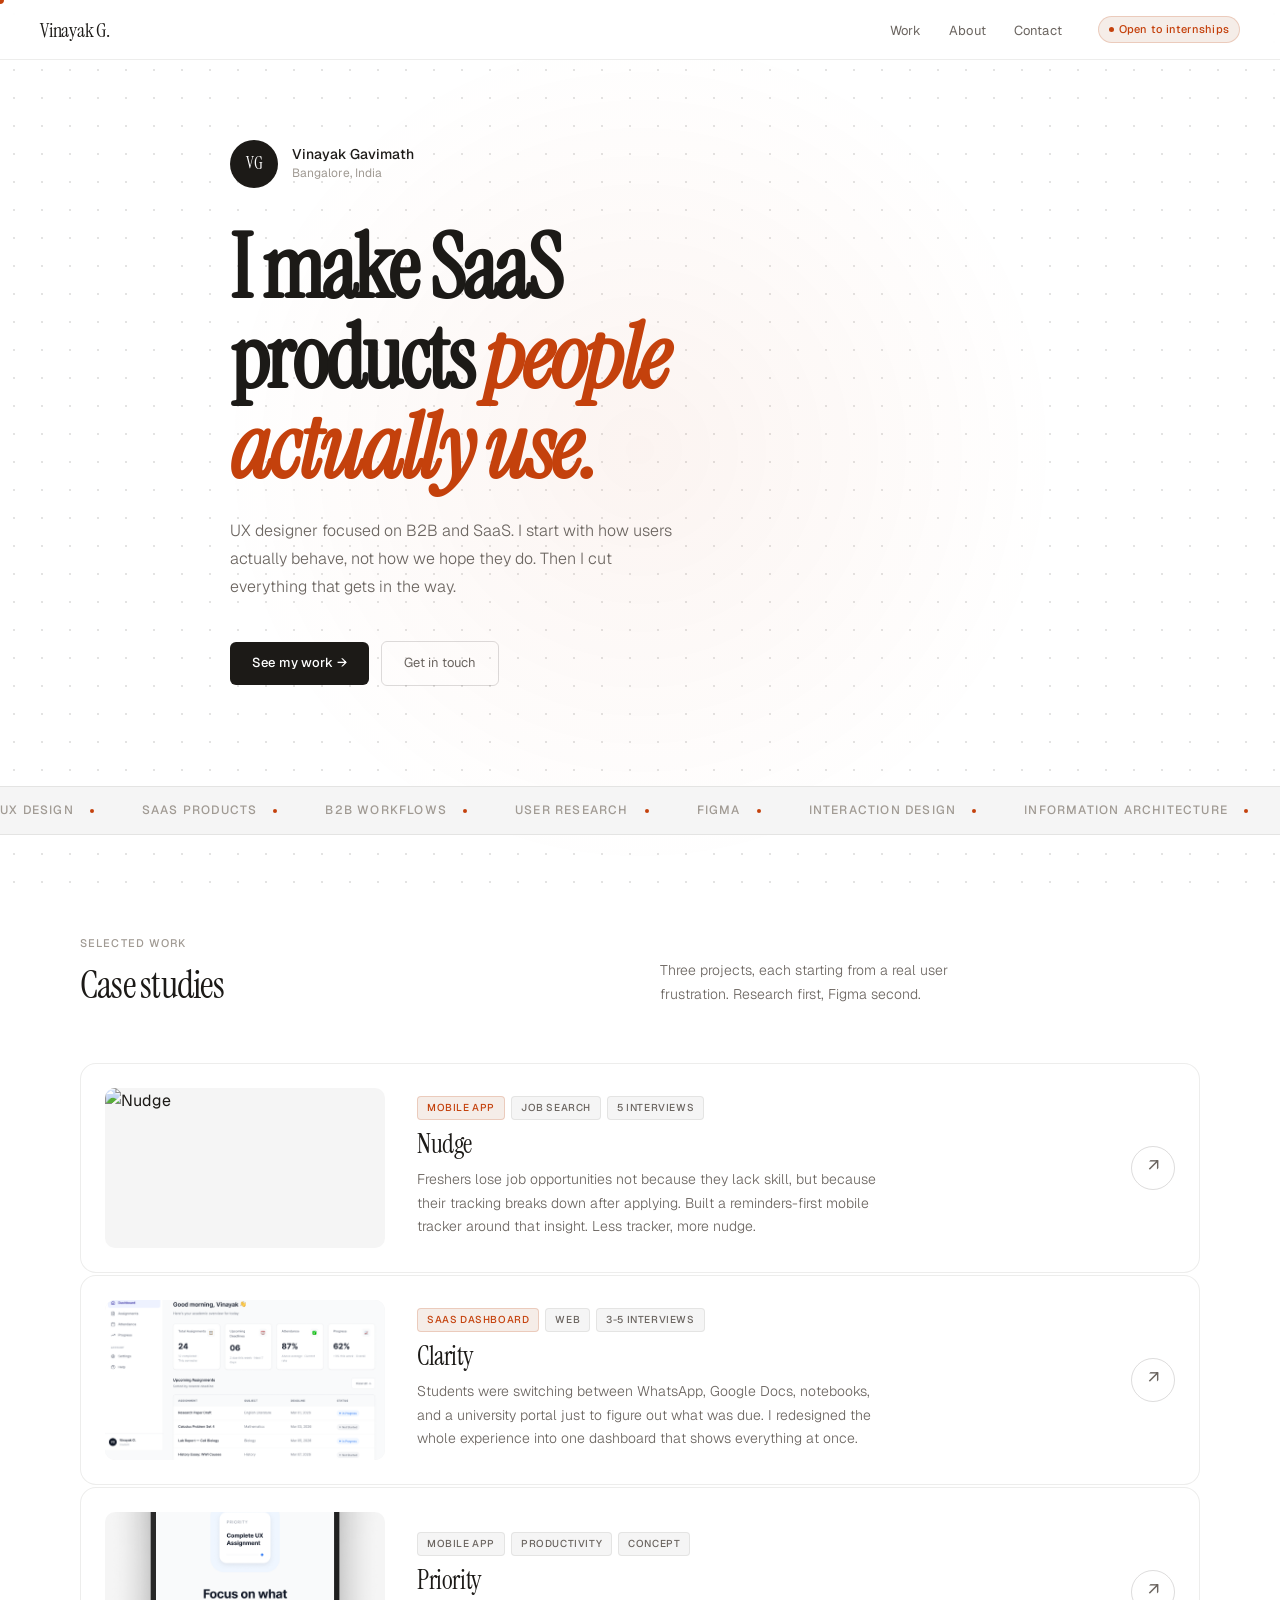
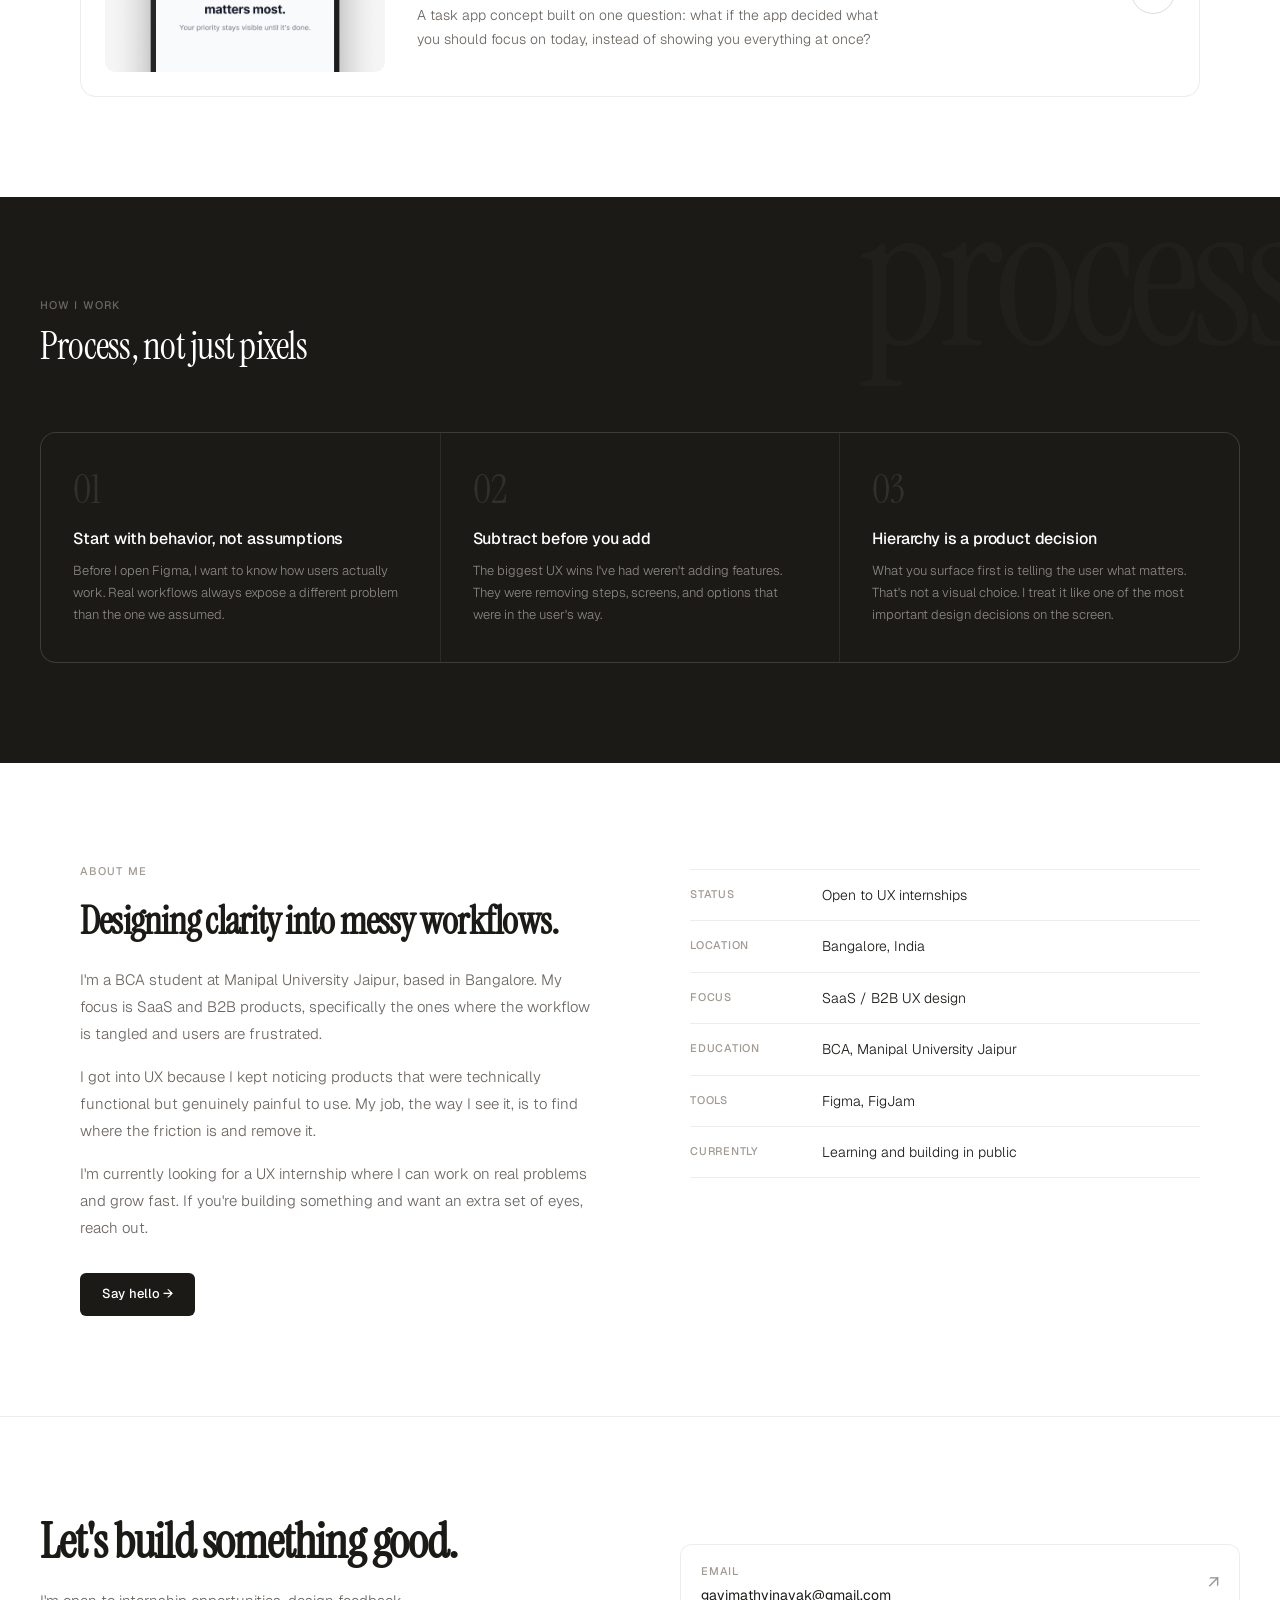
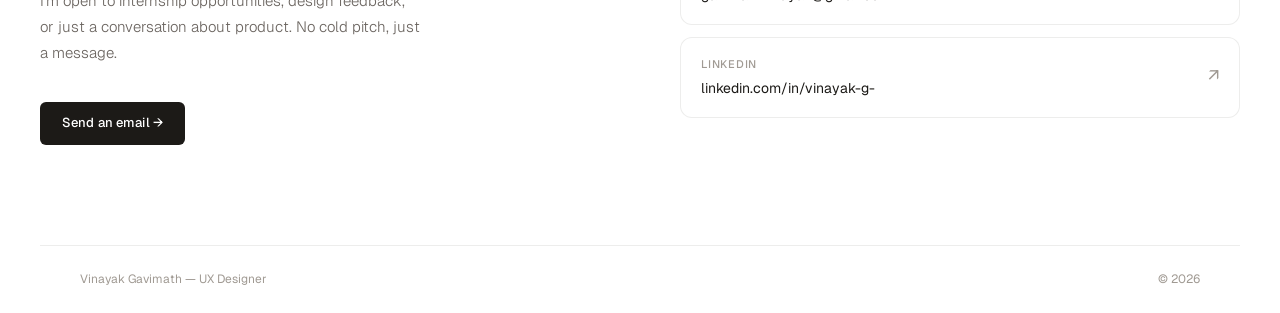
==== commit 2346c6fa: "Updated Index with new approach" ====
--- a/index.html
+++ b/index.html
@@ -1,130 +1,979 @@
 <!DOCTYPE html>
 <html lang="en">
 <head>
-  <meta charset="UTF-8" />
-  <meta name="viewport" content="width=device-width, initial-scale=1.0" />
-  <title>Vinayak, UX Designer</title>
-  <link rel="preconnect" href="https://fonts.googleapis.com" />
-  <link rel="preconnect" href="https://fonts.gstatic.com" crossorigin />
-  <link href="https://fonts.googleapis.com/css2?family=Inter:wght@400;500;600;700&display=swap" rel="stylesheet" />
-  <link rel="stylesheet" href="style.css" />
+<meta charset="UTF-8">
+<meta name="viewport" content="width=device-width, initial-scale=1.0">
+<title>Vinayak Gavimath — UX Designer</title>
+<link rel="preconnect" href="https://fonts.googleapis.com">
+<link rel="preconnect" href="https://fonts.gstatic.com" crossorigin>
+<link href="https://fonts.googleapis.com/css2?family=Instrument+Serif:ital@0;1&family=Geist:wght@300;400;500&display=swap" rel="stylesheet">
+<style>
+*, *::before, *::after { box-sizing: border-box; margin: 0; padding: 0; }
+
+:root {
+  --ink: #1c1a17;
+  --ink-mid: #6b6560;
+  --ink-light: #a09a93;
+  --paper: #ffffff;
+  --paper-warm: #f5f5f5;
+  --paper-deep: #ebebeb;
+  --accent: #c4410c;
+  --accent-soft: #f5ede8;
+  --border: rgba(28,26,23,0.08);
+  --border-mid: rgba(28,26,23,0.15);
+  --dot-color: rgba(28,26,23,0.12);
+}
+
+html { scroll-behavior: smooth; }
+
+body {
+  font-family: 'Geist', sans-serif;
+  background: var(--paper);
+  color: var(--ink);
+  font-size: 16px;
+  line-height: 1.6;
+  -webkit-font-smoothing: antialiased;
+  overflow-x: hidden;
+}
+
+/* ---- DOT GRID + SPOTLIGHT ---- */
+.dot-grid {
+  position: fixed;
+  inset: 0;
+  z-index: 0;
+  pointer-events: none;
+  background-image: radial-gradient(circle, var(--dot-color) 1px, transparent 1px);
+  background-size: 28px 28px;
+}
+
+.dot-grid::after {
+  content: '';
+  position: absolute;
+  inset: 0;
+  background: radial-gradient(
+    600px circle at var(--mx, 50%) var(--my, 50%),
+    rgba(196,65,12,0.06),
+    transparent 70%
+  );
+  transition: background 0.1s;
+}
+
+/* everything above dot grid */
+nav, section, footer, .marquee-wrap { position: relative; z-index: 1; }
+
+/* ---- CURSOR DOT ---- */
+.cursor-dot {
+  width: 8px; height: 8px;
+  background: var(--accent);
+  border-radius: 50%;
+  position: fixed;
+  pointer-events: none;
+  z-index: 9999;
+  transform: translate(-50%, -50%);
+  transition: transform 0.1s, width 0.2s, height 0.2s, background 0.2s;
+  mix-blend-mode: multiply;
+}
+
+body:has(a:hover) .cursor-dot,
+body:has(.project-card:hover) .cursor-dot {
+  width: 36px; height: 36px;
+  background: var(--accent);
+  opacity: 0.18;
+}
+
+/* ---- NAV ---- */
+nav {
+  position: fixed;
+  top: 0; left: 0; right: 0;
+  z-index: 100;
+  display: flex;
+  align-items: center;
+  justify-content: space-between;
+  padding: 0 40px;
+  height: 60px;
+  background: rgba(255,255,255,0.85);
+  backdrop-filter: blur(12px);
+  -webkit-backdrop-filter: blur(12px);
+  border-bottom: 1px solid var(--border);
+}
+
+.nav-logo {
+  font-family: 'Instrument Serif', serif;
+  font-size: 20px;
+  color: var(--ink);
+  text-decoration: none;
+  letter-spacing: -0.01em;
+}
+
+.nav-right {
+  display: flex;
+  align-items: center;
+  gap: 36px;
+}
+
+.nav-links {
+  display: flex;
+  gap: 28px;
+  list-style: none;
+}
+
+.nav-links a {
+  font-size: 13px;
+  font-weight: 400;
+  color: var(--ink-mid);
+  text-decoration: none;
+  letter-spacing: 0.01em;
+  transition: color 0.2s;
+}
+.nav-links a:hover { color: var(--ink); }
+
+.nav-badge {
+  font-size: 11px;
+  font-weight: 500;
+  background: var(--accent-soft);
+  color: var(--accent);
+  border: 1px solid rgba(196,65,12,0.2);
+  border-radius: 99px;
+  padding: 4px 10px;
+  letter-spacing: 0.02em;
+  display: flex;
+  align-items: center;
+  gap: 5px;
+}
+
+.nav-badge::before {
+  content: '';
+  width: 5px; height: 5px;
+  background: var(--accent);
+  border-radius: 50%;
+  animation: pulse 2s infinite;
+}
+
+@keyframes pulse {
+  0%, 100% { opacity: 1; }
+  50% { opacity: 0.3; }
+}
+
+/* ---- HERO ---- */
+.hero {
+  min-height: 80vh;
+  padding: 140px 40px 100px;
+  display: flex;
+  flex-direction: column;
+  justify-content: center;
+  max-width: 900px;
+  margin: 0 auto;
+}
+
+.hero-left { }
+
+.avatar-row {
+  display: flex;
+  align-items: center;
+  gap: 14px;
+  margin-bottom: 36px;
+  opacity: 0;
+  animation: slideRight 0.6s 0.1s cubic-bezier(0.22,1,0.36,1) forwards;
+}
+
+@keyframes slideRight {
+  from { opacity: 0; transform: translateX(-16px); }
+  to   { opacity: 1; transform: translateX(0); }
+}
+
+.avatar {
+  width: 48px; height: 48px;
+  border-radius: 50%;
+  background: var(--ink);
+  color: var(--paper);
+  font-family: 'Instrument Serif', serif;
+  font-size: 17px;
+  display: flex;
+  align-items: center;
+  justify-content: center;
+  flex-shrink: 0;
+}
+
+.avatar-info {}
+.avatar-name { font-size: 14px; font-weight: 500; color: var(--ink); line-height: 1.3; }
+.avatar-sub  { font-size: 12px; color: var(--ink-light); }
+
+.hero-headline {
+  opacity: 0;
+  animation: slideRight 0.7s 0.2s cubic-bezier(0.22,1,0.36,1) forwards;
+  margin-bottom: 24px;
+}
+
+.hero-headline h1 {
+  font-family: 'Instrument Serif', serif;
+  font-size: clamp(52px, 7vw, 88px);
+  line-height: 1.02;
+  letter-spacing: -0.03em;
+  color: var(--ink);
+}
+
+.hero-headline h1 .italic {
+  font-style: italic;
+  color: var(--accent);
+}
+
+.hero-body {
+  opacity: 0;
+  animation: slideRight 0.7s 0.35s cubic-bezier(0.22,1,0.36,1) forwards;
+  margin-bottom: 40px;
+}
+
+.hero-body p {
+  font-size: 16px;
+  color: var(--ink-mid);
+  line-height: 1.75;
+  max-width: 460px;
+  font-weight: 300;
+}
+
+.hero-ctas {
+  opacity: 0;
+  animation: slideRight 0.7s 0.45s cubic-bezier(0.22,1,0.36,1) forwards;
+  display: flex;
+  gap: 12px;
+  align-items: center;
+  flex-wrap: wrap;
+}
+
+.btn-primary {
+  display: inline-flex;
+  align-items: center;
+  gap: 6px;
+  background: var(--ink);
+  color: var(--paper);
+  text-decoration: none;
+  font-size: 13px;
+  font-weight: 500;
+  padding: 11px 22px;
+  border-radius: 6px;
+  transition: background 0.2s, transform 0.15s;
+  letter-spacing: 0.01em;
+}
+.btn-primary:hover { background: var(--accent); transform: translateY(-1px); }
+
+.btn-ghost {
+  display: inline-flex;
+  align-items: center;
+  gap: 6px;
+  background: transparent;
+  color: var(--ink-mid);
+  text-decoration: none;
+  font-size: 13px;
+  font-weight: 400;
+  padding: 11px 22px;
+  border-radius: 6px;
+  border: 1px solid var(--border-mid);
+  transition: border-color 0.2s, color 0.2s, transform 0.15s;
+}
+.btn-ghost:hover { color: var(--ink); border-color: var(--ink); transform: translateY(-1px); }
+
+/* ---- HERO RIGHT removed ---- */
+
+@keyframes riseUp {
+  from { opacity: 0; transform: translateY(24px); }
+  to   { opacity: 1; transform: translateY(0); }
+}
+
+/* ---- MARQUEE ---- */
+.marquee-wrap {
+  border-top: 1px solid var(--border);
+  border-bottom: 1px solid var(--border);
+  padding: 14px 0;
+  overflow: hidden;
+  background: var(--paper-warm);
+}
+
+.marquee-track {
+  display: flex;
+  gap: 48px;
+  animation: marquee 22s linear infinite;
+  white-space: nowrap;
+  width: max-content;
+}
+
+@keyframes marquee {
+  from { transform: translateX(0); }
+  to   { transform: translateX(-50%); }
+}
+
+.marquee-item {
+  font-size: 12px;
+  font-weight: 500;
+  letter-spacing: 0.1em;
+  text-transform: uppercase;
+  color: var(--ink-light);
+  display: flex;
+  align-items: center;
+  gap: 16px;
+}
+
+.marquee-dot {
+  width: 4px; height: 4px;
+  border-radius: 50%;
+  background: var(--accent);
+  flex-shrink: 0;
+}
+
+/* ---- WORK ---- */
+.work-section {
+  padding: 100px 40px;
+  max-width: 1200px;
+  margin: 0 auto;
+}
+
+.section-header {
+  display: grid;
+  grid-template-columns: 1fr 1fr;
+  gap: 40px;
+  align-items: end;
+  margin-bottom: 56px;
+}
+
+.section-eyebrow {
+  font-size: 11px;
+  font-weight: 500;
+  letter-spacing: 0.1em;
+  text-transform: uppercase;
+  color: var(--ink-light);
+  margin-bottom: 12px;
+}
+
+.section-title {
+  font-family: 'Instrument Serif', serif;
+  font-size: 38px;
+  letter-spacing: -0.02em;
+  line-height: 1.1;
+  color: var(--ink);
+}
+
+.section-desc {
+  font-size: 14px;
+  color: var(--ink-mid);
+  line-height: 1.75;
+  font-weight: 300;
+  max-width: 360px;
+  align-self: end;
+}
+
+/* PROJECT CARDS */
+.project-list {
+  display: flex;
+  flex-direction: column;
+  gap: 2px;
+}
+
+.project-card {
+  display: grid;
+  grid-template-columns: 280px 1fr auto;
+  align-items: center;
+  gap: 32px;
+  background: #fff;
+  border: 1px solid var(--border);
+  border-radius: 16px;
+  padding: 24px;
+  text-decoration: none;
+  color: inherit;
+  transition: background 0.2s, transform 0.25s cubic-bezier(0.22,1,0.36,1), border-color 0.2s;
+  opacity: 0;
+  transform: translateY(20px);
+}
+
+.project-card.visible {
+  animation: riseUp 0.6s cubic-bezier(0.22,1,0.36,1) forwards;
+}
+
+.project-card:hover {
+  background: var(--paper-warm);
+  border-color: var(--border-mid);
+  transform: translateX(4px);
+}
+
+.project-thumb {
+  width: 100%;
+  height: 160px;
+  object-fit: cover;
+  border-radius: 10px;
+  background: var(--paper-warm);
+  display: block;
+  flex-shrink: 0;
+}
+
+.project-info {}
+
+.project-tags {
+  display: flex;
+  gap: 6px;
+  flex-wrap: wrap;
+  margin-bottom: 10px;
+}
+
+.tag {
+  font-size: 10px;
+  font-weight: 500;
+  letter-spacing: 0.06em;
+  text-transform: uppercase;
+  background: var(--paper-warm);
+  color: var(--ink-mid);
+  border: 1px solid var(--border);
+  padding: 3px 9px;
+  border-radius: 4px;
+}
+
+.tag-accent {
+  background: var(--accent-soft);
+  color: var(--accent);
+  border-color: rgba(196,65,12,0.2);
+}
+
+.project-title {
+  font-family: 'Instrument Serif', serif;
+  font-size: 26px;
+  letter-spacing: -0.015em;
+  color: var(--ink);
+  margin-bottom: 8px;
+  line-height: 1.15;
+}
+
+.project-desc {
+  font-size: 14px;
+  color: var(--ink-mid);
+  line-height: 1.7;
+  font-weight: 300;
+  max-width: 480px;
+}
+
+.project-arrow {
+  width: 44px; height: 44px;
+  border-radius: 50%;
+  border: 1px solid var(--border-mid);
+  display: flex;
+  align-items: center;
+  justify-content: center;
+  color: var(--ink-mid);
+  font-size: 18px;
+  flex-shrink: 0;
+  transition: background 0.2s, color 0.2s, border-color 0.2s, transform 0.2s;
+}
+
+.project-card:hover .project-arrow {
+  background: var(--accent);
+  color: #fff;
+  border-color: var(--accent);
+  transform: rotate(45deg);
+}
+
+/* ---- HOW I THINK ---- */
+.think-section {
+  padding: 100px 40px;
+  background: var(--ink);
+  position: relative;
+  overflow: hidden;
+}
+
+.think-section::before {
+  content: 'process';
+  font-family: 'Instrument Serif', serif;
+  font-size: 200px;
+  color: rgba(255,255,255,0.025);
+  position: absolute;
+  top: -20px;
+  right: -20px;
+  line-height: 1;
+  pointer-events: none;
+  letter-spacing: -0.04em;
+}
+
+.think-inner {
+  max-width: 1200px;
+  margin: 0 auto;
+}
+
+.think-header {
+  margin-bottom: 64px;
+}
+
+.think-header .section-eyebrow {
+  color: rgba(247,244,239,0.35);
+}
+
+.think-header .section-title {
+  color: var(--paper);
+}
+
+.think-grid {
+  display: grid;
+  grid-template-columns: repeat(3, 1fr);
+  gap: 1px;
+  background: rgba(255,255,255,0.08);
+  border: 1px solid rgba(255,255,255,0.08);
+  border-radius: 16px;
+  overflow: hidden;
+}
+
+.think-item {
+  padding: 36px 32px;
+  background: var(--ink);
+  transition: background 0.2s;
+}
+.think-item:hover { background: #252320; }
+
+.think-num {
+  font-family: 'Instrument Serif', serif;
+  font-size: 40px;
+  color: rgba(247,244,239,0.1);
+  margin-bottom: 20px;
+  display: block;
+  line-height: 1;
+}
+
+.think-item h3 {
+  font-size: 16px;
+  font-weight: 500;
+  color: var(--paper);
+  margin-bottom: 10px;
+  letter-spacing: -0.01em;
+  line-height: 1.3;
+}
+
+.think-item p {
+  font-size: 13px;
+  color: rgba(247,244,239,0.5);
+  line-height: 1.7;
+  font-weight: 300;
+}
+
+/* ---- ABOUT ---- */
+.about-section {
+  padding: 100px 40px;
+  max-width: 1200px;
+  margin: 0 auto;
+  display: grid;
+  grid-template-columns: 1fr 1fr;
+  gap: 100px;
+  align-items: start;
+}
+
+.about-left .section-eyebrow { margin-bottom: 20px; }
+
+.about-left h2 {
+  font-family: 'Instrument Serif', serif;
+  font-size: 38px;
+  letter-spacing: -0.02em;
+  line-height: 1.1;
+  margin-bottom: 24px;
+  color: var(--ink);
+}
+
+.about-left p {
+  font-size: 15px;
+  color: var(--ink-mid);
+  line-height: 1.8;
+  font-weight: 300;
+  margin-bottom: 16px;
+}
+
+.about-left p:last-of-type { margin-bottom: 32px; }
+
+.about-right {
+  padding-top: 6px;
+}
+
+.about-table {
+  width: 100%;
+  border-collapse: collapse;
+}
+
+.about-table tr { border-bottom: 1px solid var(--border); }
+.about-table tr:first-child { border-top: 1px solid var(--border); }
+
+.about-table td {
+  padding: 14px 0;
+  font-size: 14px;
+  vertical-align: top;
+}
+
+.about-table td:first-child {
+  font-size: 11px;
+  font-weight: 500;
+  letter-spacing: 0.07em;
+  text-transform: uppercase;
+  color: var(--ink-light);
+  width: 120px;
+  padding-top: 16px;
+}
+
+.about-table td:last-child {
+  color: var(--ink);
+  font-weight: 300;
+  padding-left: 12px;
+}
+
+/* ---- CONTACT ---- */
+.contact-section {
+  padding: 100px 40px;
+  border-top: 1px solid var(--border);
+}
+
+.contact-inner {
+  max-width: 1200px;
+  margin: 0 auto;
+  display: grid;
+  grid-template-columns: 1fr 1fr;
+  gap: 80px;
+  align-items: center;
+}
+
+.contact-left h2 {
+  font-family: 'Instrument Serif', serif;
+  font-size: 48px;
+  letter-spacing: -0.025em;
+  line-height: 1.05;
+  color: var(--ink);
+  margin-bottom: 20px;
+}
+
+.contact-left p {
+  font-size: 15px;
+  color: var(--ink-mid);
+  line-height: 1.75;
+  font-weight: 300;
+  max-width: 380px;
+  margin-bottom: 36px;
+}
+
+.contact-right {
+  display: flex;
+  flex-direction: column;
+  gap: 12px;
+}
+
+.contact-item {
+  display: flex;
+  align-items: center;
+  justify-content: space-between;
+  padding: 18px 20px;
+  background: #fff;
+  border: 1px solid var(--border);
+  border-radius: 12px;
+  text-decoration: none;
+  color: var(--ink);
+  transition: border-color 0.2s, transform 0.2s cubic-bezier(0.22,1,0.36,1), background 0.2s;
+}
+
+.contact-item:hover {
+  border-color: var(--ink);
+  transform: translateX(4px);
+  background: var(--paper-warm);
+}
+
+.contact-item-left {}
+.contact-item-label { font-size: 11px; font-weight: 500; letter-spacing: 0.07em; text-transform: uppercase; color: var(--ink-light); margin-bottom: 3px; }
+.contact-item-val   { font-size: 14px; color: var(--ink); font-weight: 400; }
+
+.contact-item-arrow {
+  font-size: 18px;
+  color: var(--ink-light);
+  transition: color 0.2s, transform 0.2s;
+}
+.contact-item:hover .contact-item-arrow { color: var(--ink); transform: rotate(45deg); }
+
+/* ---- FOOTER ---- */
+footer {
+  border-top: 1px solid var(--border);
+  padding: 24px 40px;
+  display: flex;
+  justify-content: space-between;
+  align-items: center;
+  font-size: 12px;
+  color: var(--ink-light);
+  max-width: 1200px;
+  margin: 0 auto;
+}
+
+/* ---- SCROLL REVEAL ---- */
+.reveal {
+  opacity: 0;
+  transform: translateY(24px);
+  transition: opacity 0.7s cubic-bezier(0.22,1,0.36,1), transform 0.7s cubic-bezier(0.22,1,0.36,1);
+}
+.reveal.visible {
+  opacity: 1;
+  transform: translateY(0);
+}
+
+/* ---- RESPONSIVE ---- */
+@media (max-width: 900px) {
+  .hero { padding: 100px 24px 60px; }
+  .project-card { grid-template-columns: 1fr; gap: 16px; }
+  .project-thumb { height: 200px; }
+  .project-arrow { display: none; }
+  .section-header { grid-template-columns: 1fr; gap: 16px; }
+  .think-grid { grid-template-columns: 1fr; }
+  .about-section { grid-template-columns: 1fr; gap: 48px; }
+  .contact-inner { grid-template-columns: 1fr; gap: 48px; }
+  nav { padding: 0 24px; }
+  .work-section, .contact-section, footer { padding-left: 24px; padding-right: 24px; }
+  .think-section { padding-left: 24px; padding-right: 24px; }
+  .about-section { padding-left: 24px; padding-right: 24px; }
+  .nav-links { display: none; }
+}
+</style>
 </head>
 <body>
 
-  <!-- NAV -->
-  <header class="nav">
-    <div class="nav__inner container">
-      <a href="#" class="nav__logo">Vinayak</a>
-      <button class="nav__burger" aria-label="Toggle menu" aria-expanded="false">
-        <span></span><span></span><span></span>
-      </button>
-      <nav class="nav__links" id="nav-links">
-        <a href="#">Home</a>
-        <a href="#work">Work</a>
-        <a href="#about">About</a>
-        <a href="#contact">Contact</a>
-      </nav>
+<div class="cursor-dot" id="cursor"></div>
+
+<div class="dot-grid" id="dotgrid"></div>
+
+<nav>
+  <a class="nav-logo" href="#">Vinayak G.</a>
+  <div class="nav-right">
+    <ul class="nav-links">
+      <li><a href="#work">Work</a></li>
+      <li><a href="#about">About</a></li>
+      <li><a href="#contact">Contact</a></li>
+    </ul>
+    <span class="nav-badge">Open to internships</span>
+  </div>
+</nav>
+
+<!-- HERO -->
+<section class="hero">
+  <div class="hero-left">
+    <div class="avatar-row">
+      <div class="avatar">VG</div>
+      <div class="avatar-info">
+        <div class="avatar-name">Vinayak Gavimath</div>
+        <div class="avatar-sub">Bangalore, India</div>
+      </div>
     </div>
-  </header>
-
-  <main>
-
-    <!-- HERO -->
-    <section class="hero container">
-      <div class="hero__content">
-        <h1 class="hero__headline"><span class="hero__headline-light">I turn complex workflows into</span> <span class="hero__headline-highlight">simple, usable products.</span></h1>
-        <p class="hero__sub">Designing <em>human-centered</em> SaaS experiences that reduce confusion and improve clarity.</p>
-        <p class="hero__supporting">I'm Vinayak Gavimath, a UX designer focused on solving messy, real-world problems with clarity and structure.</p>
-        <a href="#work" class="btn btn--hero">View case studies →</a>
-        <p class="hero__note">Currently learning and building in public.</p>
+
+    <div class="hero-headline">
+      <h1>I make SaaS<br>products <span class="italic">people<br>actually use.</span></h1>
+    </div>
+
+    <div class="hero-body">
+      <p>UX designer focused on B2B and SaaS. I start with how users actually behave, not how we hope they do. Then I cut everything that gets in the way.</p>
+    </div>
+
+    <div class="hero-ctas">
+      <a href="#work" class="btn-primary">See my work &rarr;</a>
+      <a href="mailto:gavimathvinayak@gmail.com" class="btn-ghost">Get in touch</a>
+    </div>
+  </div>
+</section>
+
+<!-- MARQUEE -->
+<div class="marquee-wrap">
+  <div class="marquee-track">
+    <span class="marquee-item">UX Design <span class="marquee-dot"></span></span>
+    <span class="marquee-item">SaaS Products <span class="marquee-dot"></span></span>
+    <span class="marquee-item">B2B Workflows <span class="marquee-dot"></span></span>
+    <span class="marquee-item">User Research <span class="marquee-dot"></span></span>
+    <span class="marquee-item">Figma <span class="marquee-dot"></span></span>
+    <span class="marquee-item">Interaction Design <span class="marquee-dot"></span></span>
+    <span class="marquee-item">Information Architecture <span class="marquee-dot"></span></span>
+    <span class="marquee-item">Prototyping <span class="marquee-dot"></span></span>
+    <span class="marquee-item">UX Design <span class="marquee-dot"></span></span>
+    <span class="marquee-item">SaaS Products <span class="marquee-dot"></span></span>
+    <span class="marquee-item">B2B Workflows <span class="marquee-dot"></span></span>
+    <span class="marquee-item">User Research <span class="marquee-dot"></span></span>
+    <span class="marquee-item">Figma <span class="marquee-dot"></span></span>
+    <span class="marquee-item">Interaction Design <span class="marquee-dot"></span></span>
+    <span class="marquee-item">Information Architecture <span class="marquee-dot"></span></span>
+    <span class="marquee-item">Prototyping <span class="marquee-dot"></span></span>
+  </div>
+</div>
+
+<!-- WORK -->
+<section class="work-section" id="work">
+  <div class="section-header reveal">
+    <div>
+      <div class="section-eyebrow">Selected work</div>
+      <div class="section-title">Case studies</div>
+    </div>
+    <p class="section-desc">Three projects, each starting from a real user frustration. Research first, Figma second.</p>
+  </div>
+
+  <div class="project-list">
+    <a class="project-card reveal" href="nudge.html">
+      <img class="project-thumb"
+        src="https://vinayakgavimath.github.io/vinayak-g/1775537634551_Nudge_Home_Screen.png"
+        alt="Nudge"
+        onerror="this.style.background='var(--paper-warm)'">
+      <div class="project-info">
+        <div class="project-tags">
+          <span class="tag tag-accent">Mobile App</span>
+          <span class="tag">Job Search</span>
+          <span class="tag">5 interviews</span>
+        </div>
+        <div class="project-title">Nudge</div>
+        <div class="project-desc">Freshers lose job opportunities not because they lack skill, but because their tracking breaks down after applying. Built a reminders-first mobile tracker around that insight. Less tracker, more nudge.</div>
       </div>
-      <div class="hero__visual" aria-hidden="true">
-        <div class="hero__visual-inner">
-          <img src="Clarity Dashboard.png" alt="" role="presentation" />
+      <div class="project-arrow">&#8599;</div>
+    </a>
+
+    <a class="project-card reveal" href="clarity.html" style="animation-delay: 0.1s">
+      <img class="project-thumb"
+        src="https://vinayakgavimath.github.io/vinayak-g/Clarity - Academic Productivity SaaS for Students.png"
+        alt="Clarity"
+        onerror="this.style.background='var(--paper-warm)'">
+      <div class="project-info">
+        <div class="project-tags">
+          <span class="tag tag-accent">SaaS Dashboard</span>
+          <span class="tag">Web</span>
+          <span class="tag">3-5 interviews</span>
         </div>
+        <div class="project-title">Clarity</div>
+        <div class="project-desc">Students were switching between WhatsApp, Google Docs, notebooks, and a university portal just to figure out what was due. I redesigned the whole experience into one dashboard that shows everything at once.</div>
       </div>
-    </section>
-
-    <!-- HOW I THINK -->
-    <section class="how-i-think container" id="how-i-think">
-      <h2 class="section-label">How I think</h2>
-      <ul class="how-i-think__list">
-        <li>I simplify complex workflows into clear steps</li>
-        <li>I design with real user problems, not assumptions</li>
-        <li>I focus on clarity, usability, and reducing friction</li>
-      </ul>
-    </section>
-
-    <!-- CASE STUDIES -->
-    <section class="work container" id="work">
-      <h2 class="section-label">Case Studies</h2>
-
-      <div class="case-study-row">
-        <div class="case-study-text">
-          <span class="case-study__tag">Student Productivity</span>
-          <h3 class="case-study__title">Clarity — Simplifying academic workflows</h3>
-          <p class="case-study__desc">Students struggle with scattered information and poor visibility. I redesigned the experience to improve clarity and planning.</p>
-          <a href="clarity.html" class="btn">View case study</a>
+      <div class="project-arrow">&#8599;</div>
+    </a>
+
+    <a class="project-card reveal" href="priority.html" style="animation-delay: 0.2s">
+      <img class="project-thumb"
+        src="https://vinayakgavimath.github.io/vinayak-g/Priority Productivity Mobile App (Onboarding Screen).png"
+        alt="Priority"
+        onerror="this.style.background='var(--paper-warm)'">
+      <div class="project-info">
+        <div class="project-tags">
+          <span class="tag">Mobile App</span>
+          <span class="tag">Productivity</span>
+          <span class="tag">Concept</span>
         </div>
-        <div class="case-study-image case-study__image" aria-label="Clarity mockup placeholder">
-          <img src="Clarity - Academic Productivity SaaS for Students.png" alt="Clarity mockup" />
+        <div class="project-title">Priority</div>
+        <div class="project-desc">A task app concept built on one question: what if the app decided what you should focus on today, instead of showing you everything at once?</div>
+      </div>
+      <div class="project-arrow">&#8599;</div>
+    </a>
+  </div>
+</section>
+
+<!-- PROCESS / HOW I THINK -->
+<section class="think-section">
+  <div class="think-inner">
+    <div class="think-header reveal">
+      <div class="section-eyebrow">How I work</div>
+      <div class="section-title">Process, not just pixels</div>
+    </div>
+    <div class="think-grid">
+      <div class="think-item">
+        <span class="think-num">01</span>
+        <h3>Start with behavior, not assumptions</h3>
+        <p>Before I open Figma, I want to know how users actually work. Real workflows always expose a different problem than the one we assumed.</p>
+      </div>
+      <div class="think-item">
+        <span class="think-num">02</span>
+        <h3>Subtract before you add</h3>
+        <p>The biggest UX wins I've had weren't adding features. They were removing steps, screens, and options that were in the user's way.</p>
+      </div>
+      <div class="think-item">
+        <span class="think-num">03</span>
+        <h3>Hierarchy is a product decision</h3>
+        <p>What you surface first is telling the user what matters. That's not a visual choice. I treat it like one of the most important design decisions on the screen.</p>
+      </div>
+    </div>
+  </div>
+</section>
+
+<!-- ABOUT -->
+<section class="about-section" id="about">
+  <div class="about-left reveal">
+    <div class="section-eyebrow">About me</div>
+    <h2>Designing clarity into messy workflows.</h2>
+    <p>I'm a BCA student at Manipal University Jaipur, based in Bangalore. My focus is SaaS and B2B products, specifically the ones where the workflow is tangled and users are frustrated.</p>
+    <p>I got into UX because I kept noticing products that were technically functional but genuinely painful to use. My job, the way I see it, is to find where the friction is and remove it.</p>
+    <p>I'm currently looking for a UX internship where I can work on real problems and grow fast. If you're building something and want an extra set of eyes, reach out.</p>
+    <a href="mailto:gavimathvinayak@gmail.com" class="btn-primary">Say hello &rarr;</a>
+  </div>
+  <div class="about-right reveal">
+    <table class="about-table">
+      <tr>
+        <td>Status</td>
+        <td>Open to UX internships</td>
+      </tr>
+      <tr>
+        <td>Location</td>
+        <td>Bangalore, India</td>
+      </tr>
+      <tr>
+        <td>Focus</td>
+        <td>SaaS / B2B UX design</td>
+      </tr>
+      <tr>
+        <td>Education</td>
+        <td>BCA, Manipal University Jaipur</td>
+      </tr>
+      <tr>
+        <td>Tools</td>
+        <td>Figma, FigJam</td>
+      </tr>
+      <tr>
+        <td>Currently</td>
+        <td>Learning and building in public</td>
+      </tr>
+    </table>
+  </div>
+</section>
+
+<!-- CONTACT -->
+<section class="contact-section" id="contact">
+  <div class="contact-inner">
+    <div class="contact-left reveal">
+      <h2>Let's build something good.</h2>
+      <p>I'm open to internship opportunities, design feedback, or just a conversation about product. No cold pitch, just a message.</p>
+      <a href="mailto:gavimathvinayak@gmail.com" class="btn-primary">Send an email &rarr;</a>
+    </div>
+    <div class="contact-right reveal">
+      <a href="mailto:gavimathvinayak@gmail.com" class="contact-item">
+        <div class="contact-item-left">
+          <div class="contact-item-label">Email</div>
+          <div class="contact-item-val">gavimathvinayak@gmail.com</div>
         </div>
-      </div>
-
-      <div class="case-study-row reverse">
-        <div class="case-study-text">
-          <span class="case-study__tag">Mobile Task App</span>
-          <h3 class="case-study__title">Priority</h3>
-          <p class="case-study__desc">A task management concept focused on reducing overwhelm by helping users focus on what matters most.</p>
-          <a href="priority.html" class="btn">View case study</a>
+        <span class="contact-item-arrow">&#8599;</span>
+      </a>
+      <a href="https://linkedin.com/in/vinayak-g-" target="_blank" class="contact-item">
+        <div class="contact-item-left">
+          <div class="contact-item-label">LinkedIn</div>
+          <div class="contact-item-val">linkedin.com/in/vinayak-g-</div>
         </div>
-        <div class="case-study-image case-study__image" aria-label="Priority mockup placeholder">
-          <img src="Priority Productivity Mobile App (Onboarding Screen).png" alt="Priority mockup" />
-        </div>
-      </div>
-
-      <div class="case-study-row">
-        <div class="case-study-text">
-          <span class="case-study__tag">Job Search</span>
-          <h3 class="case-study__title">Nudge</h3>
-          <p class="case-study__desc">Freshers lose job opportunities not because they lack skill, but because their application process is too scattered to keep up with. I designed a mobile-first tracker that reminds users at the right time.</p>
-          <a href="nudge.html" class="btn">View case study</a>
-        </div>
-        <div class="case-study-image case-study__image" aria-label="Nudge mockup placeholder">
-          <img src="1775537634551_Nudge_Home_Screen.png" alt="Nudge mockup" />
-        </div>
-      </div>
-    </section>
-
-    <!-- ABOUT -->
-    <section class="about container" id="about">
-      <h2 class="section-label">About</h2>
-      <div class="about__text">
-        <p>I'm Vinayak, a BCA student at Manipal University Jaipur, based in Bangalore. I design for early-stage SaaS products focused on clarity, simplicity, and helping users get things done faster.</p>
-        <div class="about__contact">
-          <a href="mailto:gavimathvinayak@gmail.com" class="about__contact-link">gavimathvinayak@gmail.com</a>
-          <a href="https://linkedin.com/in/vinayak-g-" target="_blank" rel="noopener noreferrer" class="about__contact-link">LinkedIn</a>
-        </div>
-      </div>
-    </section>
-
-    <!-- CONTACT -->
-    <section class="contact container" id="contact">
-      <h2 class="contact__heading">Let's work together</h2>
-      <p class="contact__sub">I'm currently looking for a UX design internship where I can contribute and grow.</p>
-      <p class="contact__sub">If you're building something and need help simplifying your product, feel free to reach out.</p>
-      <div class="contact__links">
-        <a href="mailto:gavimathvinayak@gmail.com" class="contact__link">gavimathvinayak@gmail.com</a>
-        <a href="https://linkedin.com/in/vinayak-g-" target="_blank" rel="noopener noreferrer" class="contact__link">linkedin.com/in/vinayak-g-</a>
-      </div>
-    </section>
-
-  </main>
-
-  <footer class="footer container">
-    <p>© 2026 Vinayak. All rights reserved.</p>
-  </footer>
-
-  <script src="script.js"></script>
+        <span class="contact-item-arrow">&#8599;</span>
+      </a>
+    </div>
+  </div>
+</section>
+
+<footer>
+  <span>Vinayak Gavimath &mdash; UX Designer</span>
+  <span>&copy; 2026</span>
+</footer>
+
+<script>
+const cursor = document.getElementById('cursor');
+const dotGrid = document.getElementById('dotgrid');
+
+document.addEventListener('mousemove', e => {
+  cursor.style.left = e.clientX + 'px';
+  cursor.style.top  = e.clientY + 'px';
+  dotGrid.style.setProperty('--mx', e.clientX + 'px');
+  dotGrid.style.setProperty('--my', e.clientY + 'px');
+});
+
+const observer = new IntersectionObserver((entries) => {
+  entries.forEach((entry, i) => {
+    if (entry.isIntersecting) {
+      setTimeout(() => entry.target.classList.add('visible'), i * 80);
+      observer.unobserve(entry.target);
+    }
+  });
+}, { threshold: 0.12 });
+
+document.querySelectorAll('.reveal').forEach(el => observer.observe(el));
+</script>
 </body>
 </html>
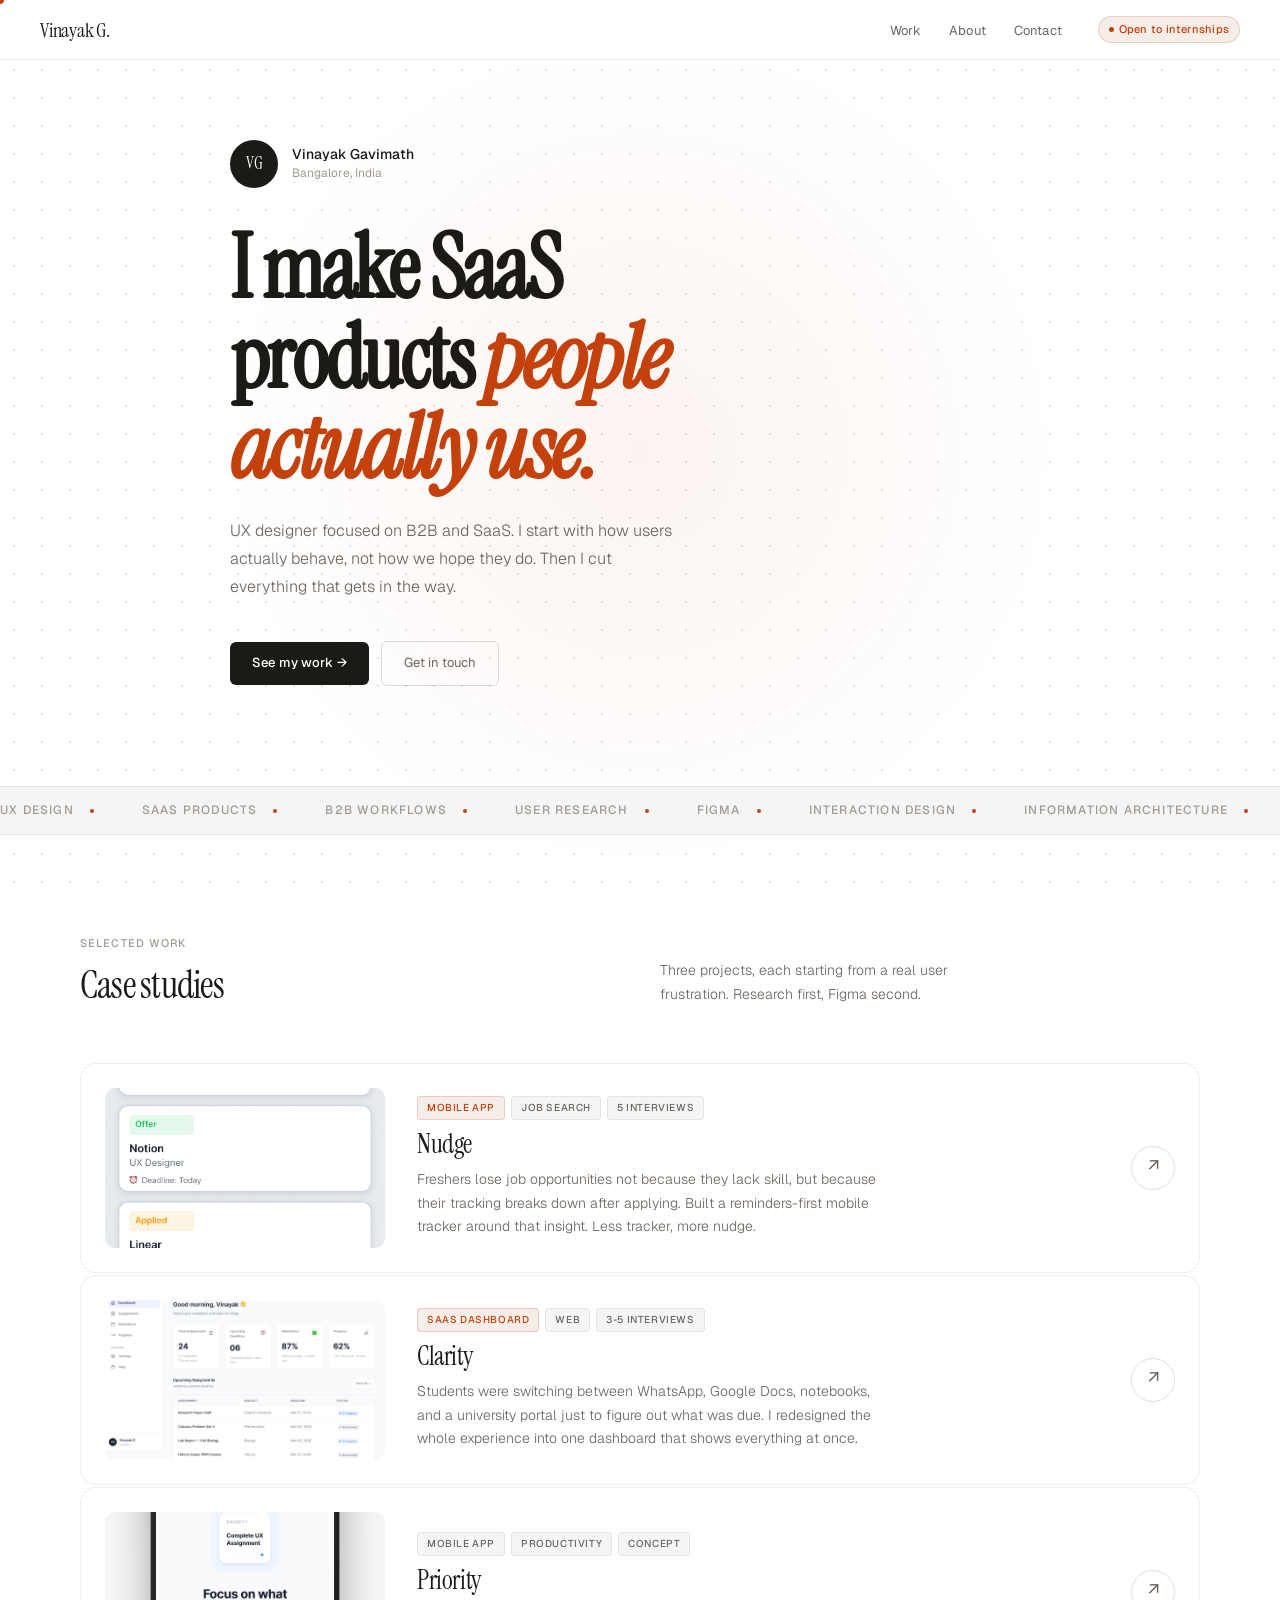
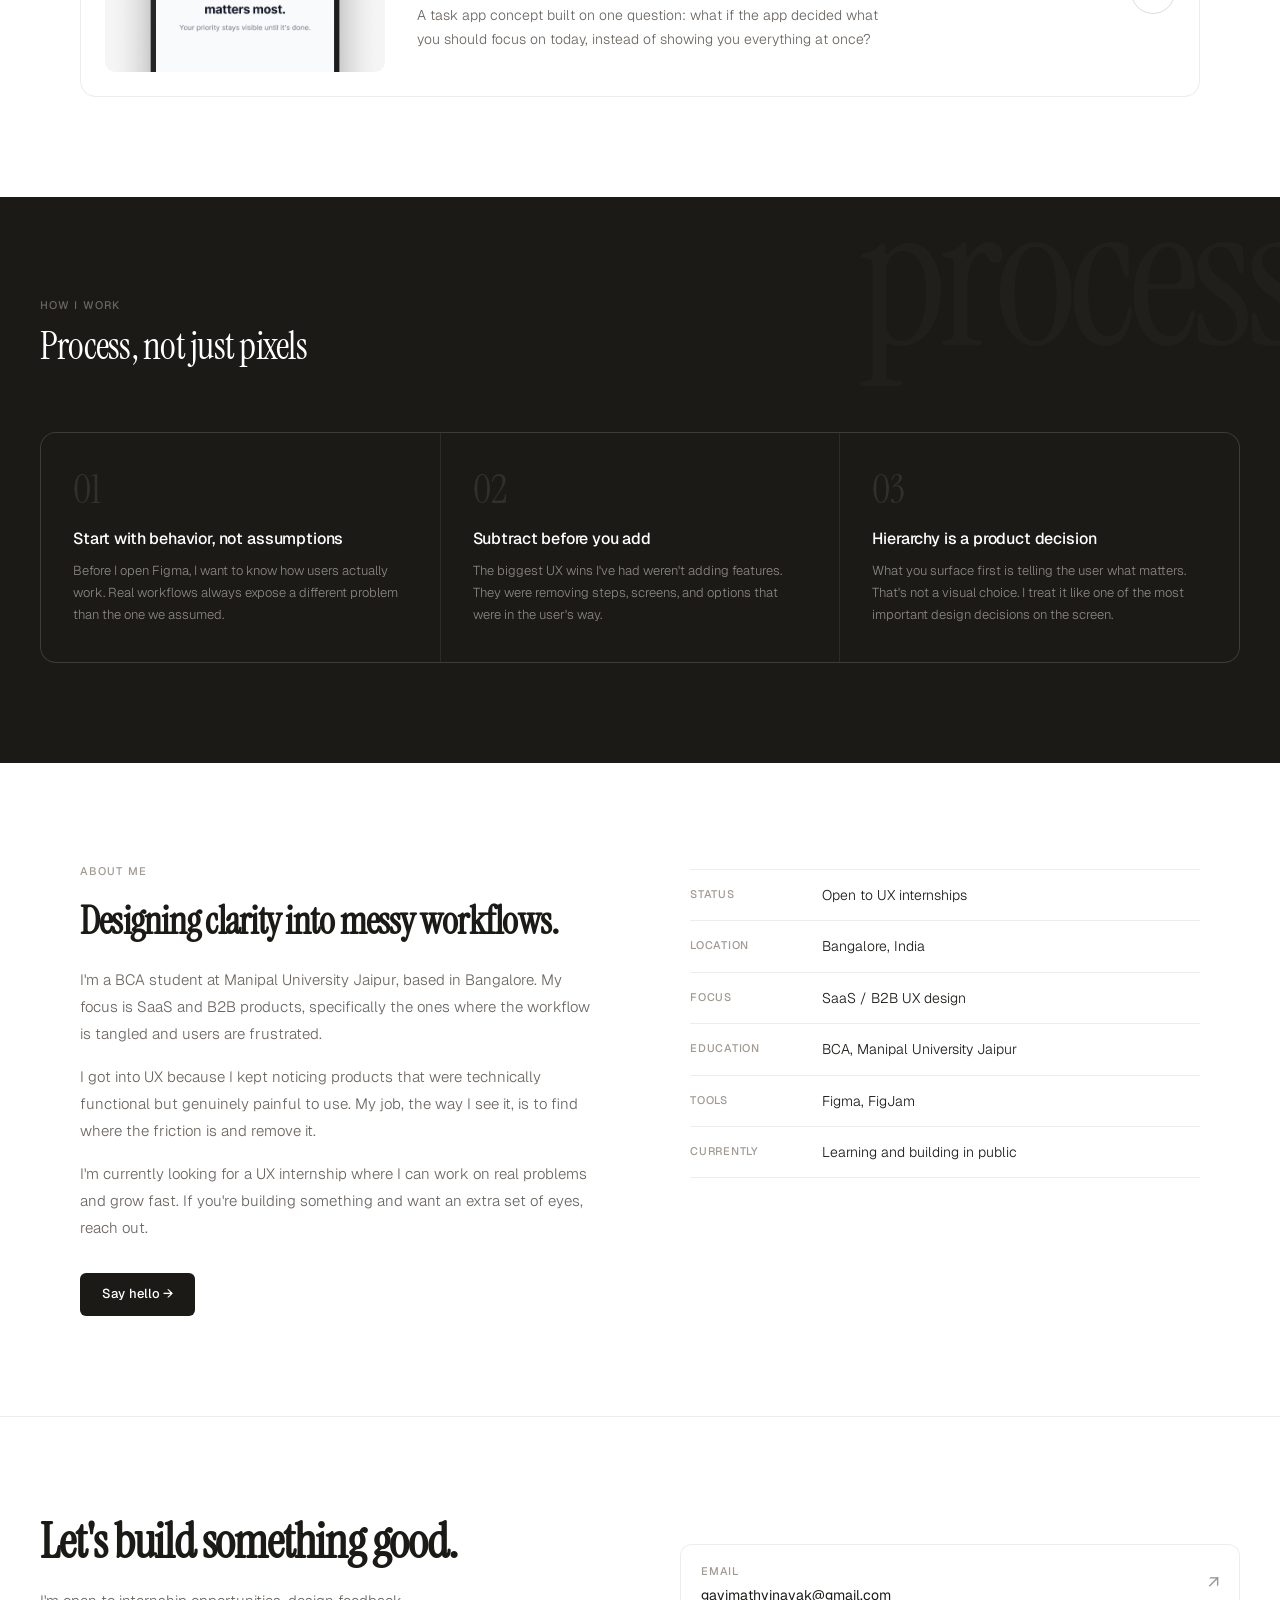
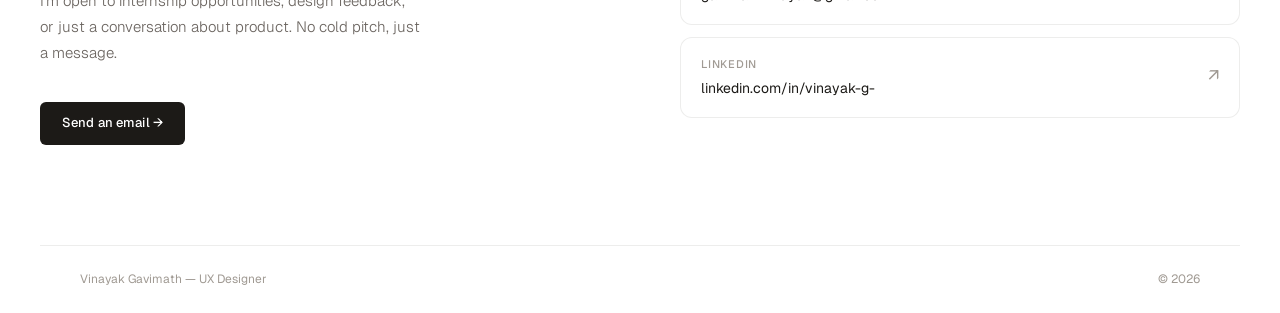
==== commit add174de: "Fix broken Nudge case study image on home page Agent-Logs-Url: https://github.com/Vinayakgavimath/vi" ====
--- a/index.html
+++ b/index.html
@@ -803,7 +803,7 @@
   <div class="project-list">
     <a class="project-card reveal" href="nudge.html">
       <img class="project-thumb"
-        src="https://vinayakgavimath.github.io/vinayak-g/1775537634551_Nudge_Home_Screen.png"
+        src="https://vinayakgavimath.github.io/vinayak-g/Nudge_Home%20Screen.png"
         alt="Nudge"
         onerror="this.style.background='var(--paper-warm)'">
       <div class="project-info">
